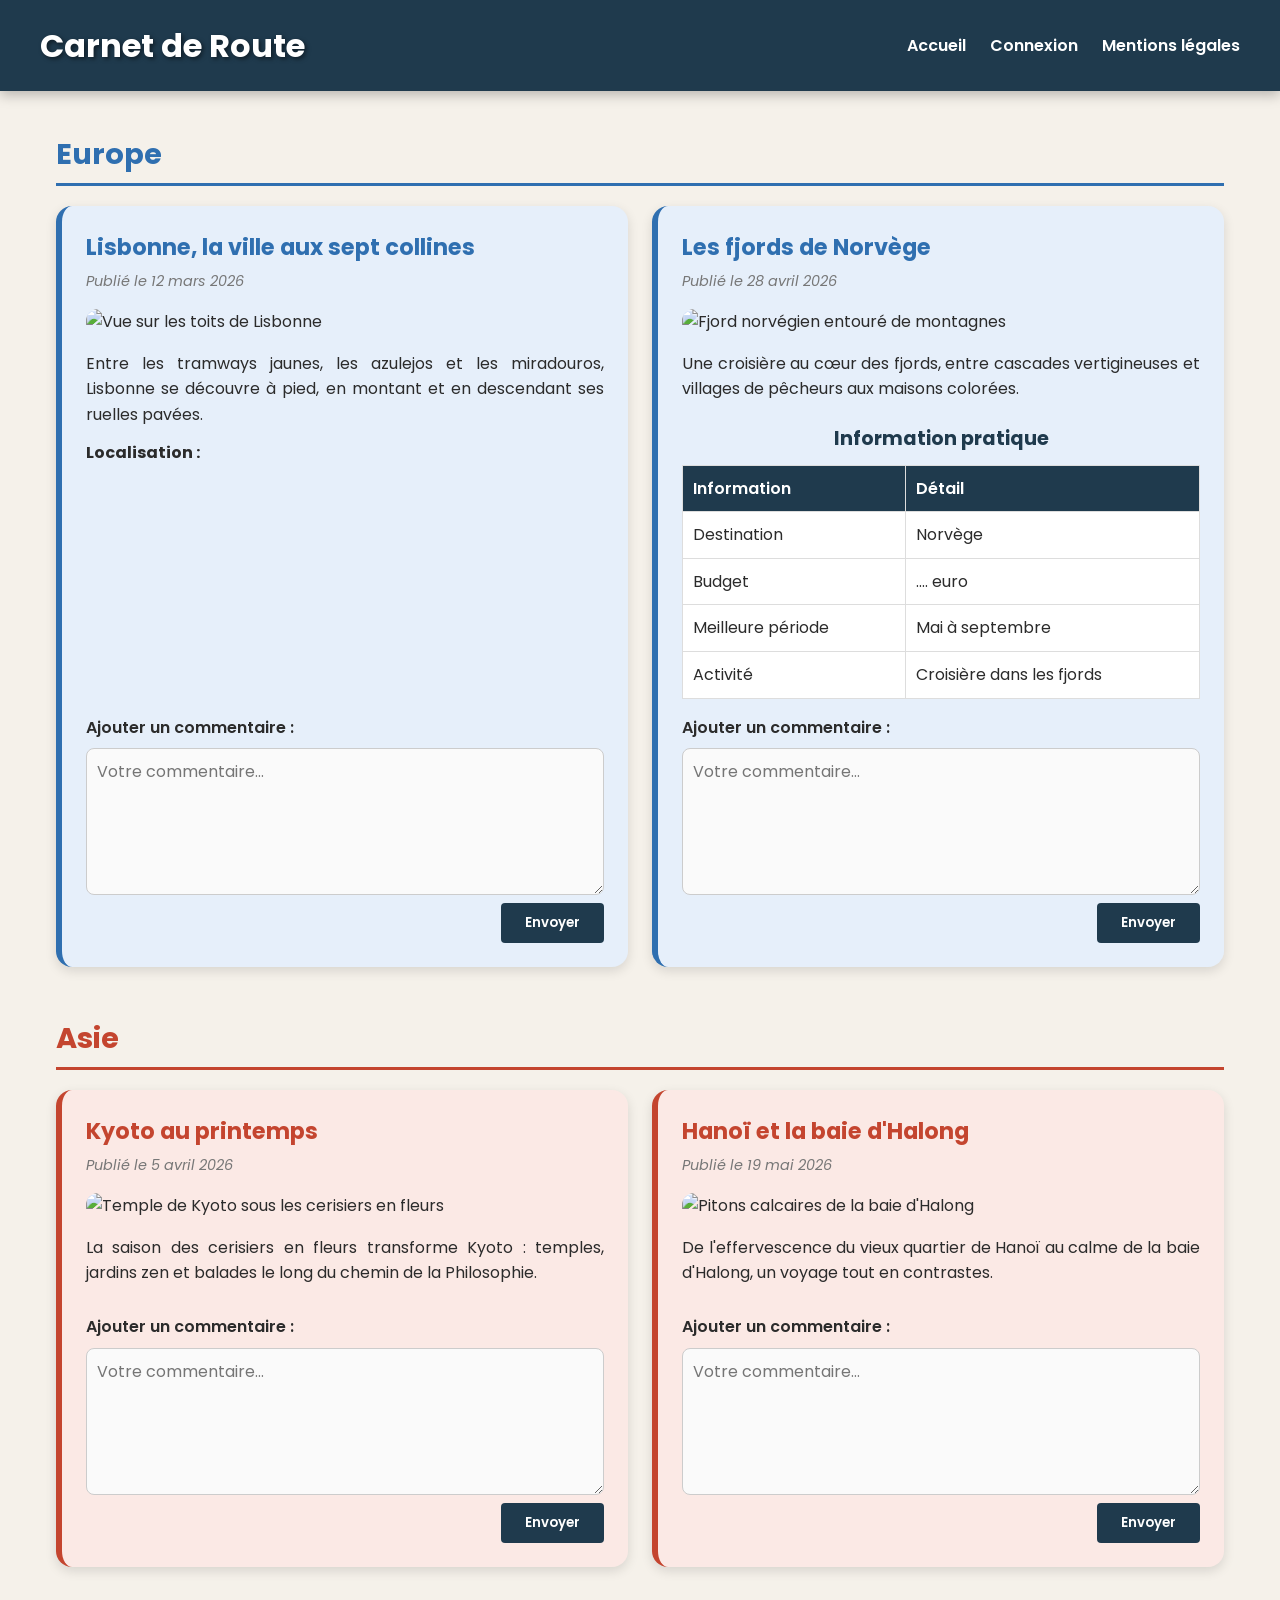
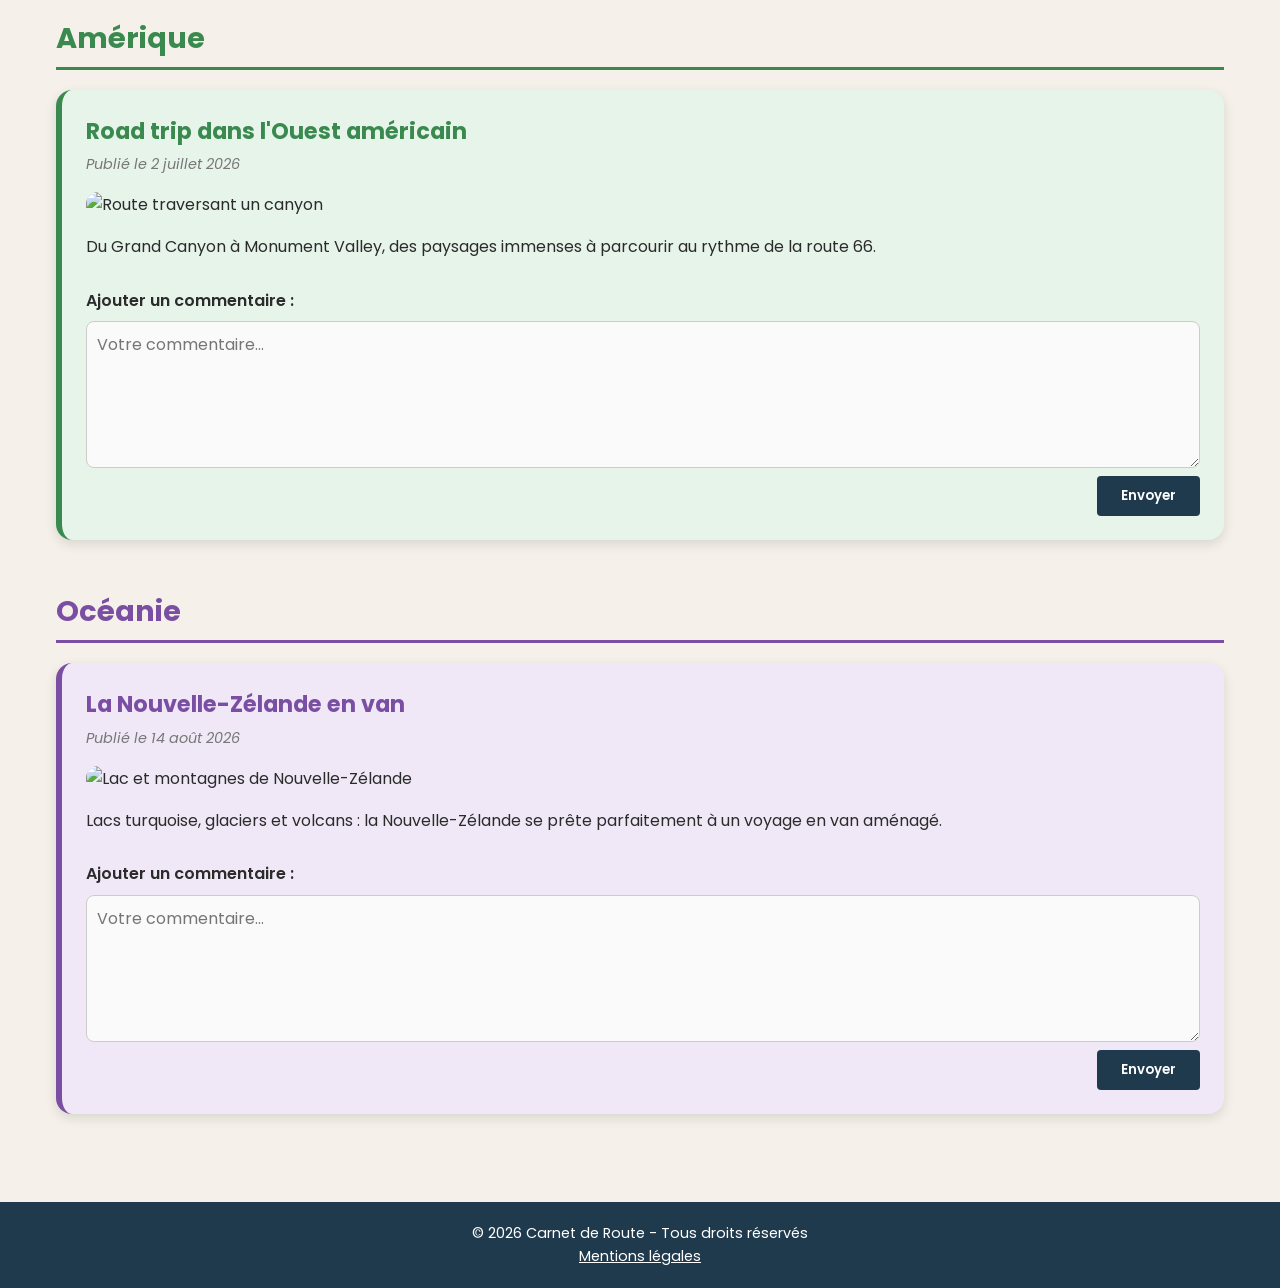
==== index.html @ 6f3ffbc7 "init" ====
<!DOCTYPE html>
<html lang="fr">
    <head>
        <meta charset="UTF-8">
        <meta name="viewport" content="width=device-width, initial-scale=1.0">
        <title>Accueil - Carnet de Route</title>
        <link rel="stylesheet" href="https://fonts.googleapis.com/css2?family=Poppins:wght@400;600;700&display=swap">
        <link rel="stylesheet" href="css/style.css">
    </head>
    <body>
        <header>
            <h1><a href="index.html">Carnet de Route</a></h1>
            <nav>
                <ul>
                    <li><a href="index.html">Accueil</a></li>
                    <li><a href="login.html">Connexion</a></li>
                    <li><a href="about.html">Mentions légales</a></li>
                </ul>
            </nav>
        </header>

        <main class="accueil">
            <section class="europe">
                <h2>Europe</h2>
                <div class="articles">
                    <article>
                        <h3>Lisbonne, la ville aux sept collines</h3>
                        <p class="date">Publié le 12 mars 2026</p>
                        <img src="https://picsum.photos/seed/lisbonne/800/450" alt="Vue sur les toits de Lisbonne">
                        <p>Entre les tramways jaunes, les azulejos et les miradouros, Lisbonne se découvre à pied, en montant et en descendant ses ruelles pavées.</p>
                        <h4>Localisation :</h4>
                        <iframe
                            src="https://maps.google.com/maps?q=Lisbonne%2C%20Portugal&output=embed"
                            title="Carte de Lisbonne"
                            width="100%"
                            height="200">
                        </iframe>
                        <form class="commentaire" action="index.html" method="get">
                            <label for="commentaire-lisbonne">Ajouter un commentaire :</label>
                            <textarea id="commentaire-lisbonne" name="commentaire" rows="5" placeholder="Votre commentaire..."></textarea>
                            <button type="submit">Envoyer</button>
                        </form>
                    </article>
                    <article>
                        <h3>Les fjords de Norvège</h3>
                        <p class="date">Publié le 28 avril 2026</p>
                        <img src="https://picsum.photos/seed/fjord/800/450" alt="Fjord norvégien entouré de montagnes">
                        <p>Une croisière au cœur des fjords, entre cascades vertigineuses et villages de pêcheurs aux maisons colorées.</p>
                        <table>
                            <caption>Information pratique</caption>
                            <thead>
                                <tr>
                                    <th>Information</th>
                                    <th>Détail</th>
                                </tr>
                            </thead>
                            <tbody>
                                <tr>
                                    <td>Destination</td>
                                    <td>Norvège</td>
                                </tr>
                                <tr>
                                    <td>Budget</td>
                                    <td>.... euro</td>
                                </tr>
                                <tr>
                                    <td>Meilleure période</td>
                                    <td>Mai à septembre</td>
                                </tr>
                                <tr>
                                    <td>Activité</td>
                                    <td>Croisière dans les fjords</td>
                                </tr>
                            </tbody>
                        </table>
                        <form class="commentaire" action="index.html" method="get">
                            <label for="commentaire-norvege">Ajouter un commentaire :</label>
                            <textarea id="commentaire-norvege" name="commentaire" rows="5" placeholder="Votre commentaire..."></textarea>
                            <button type="submit">Envoyer</button>
                        </form>
                    </article>
                </div>
            </section>

            <section class="asie">
                <h2>Asie</h2>
                <div class="articles">
                    <article>
                        <h3>Kyoto au printemps</h3>
                        <p class="date">Publié le 5 avril 2026</p>
                        <img src="https://picsum.photos/seed/kyoto/800/450" alt="Temple de Kyoto sous les cerisiers en fleurs">
                        <p>La saison des cerisiers en fleurs transforme Kyoto : temples, jardins zen et balades le long du chemin de la Philosophie.</p>
                        <form class="commentaire" action="index.html" method="get">
                            <label for="commentaire-kyoto">Ajouter un commentaire :</label>
                            <textarea id="commentaire-kyoto" name="commentaire" rows="5" placeholder="Votre commentaire..."></textarea>
                            <button type="submit">Envoyer</button>
                        </form>
                    </article>
                    <article>
                        <h3>Hanoï et la baie d'Halong</h3>
                        <p class="date">Publié le 19 mai 2026</p>
                        <img src="https://picsum.photos/seed/halong/800/450" alt="Pitons calcaires de la baie d'Halong">
                        <p>De l'effervescence du vieux quartier de Hanoï au calme de la baie d'Halong, un voyage tout en contrastes.</p>
                        <form class="commentaire" action="index.html" method="get">
                            <label for="commentaire-halong">Ajouter un commentaire :</label>
                            <textarea id="commentaire-halong" name="commentaire" rows="5" placeholder="Votre commentaire..."></textarea>
                            <button type="submit">Envoyer</button>
                        </form>
                    </article>
                </div>
            </section>

            <section class="amerique">
                <h2>Amérique</h2>
                <div class="articles">
                    <article>
                        <h3>Road trip dans l'Ouest américain</h3>
                        <p class="date">Publié le 2 juillet 2026</p>
                        <img src="https://picsum.photos/seed/canyon/800/450" alt="Route traversant un canyon">
                        <p>Du Grand Canyon à Monument Valley, des paysages immenses à parcourir au rythme de la route 66.</p>
                        <form class="commentaire" action="index.html" method="get">
                            <label for="commentaire-ouest">Ajouter un commentaire :</label>
                            <textarea id="commentaire-ouest" name="commentaire" rows="5" placeholder="Votre commentaire..."></textarea>
                            <button type="submit">Envoyer</button>
                        </form>
                    </article>
                </div>
            </section>

            <section class="oceanie">
                <h2>Océanie</h2>
                <div class="articles">
                    <article>
                        <h3>La Nouvelle-Zélande en van</h3>
                        <p class="date">Publié le 14 août 2026</p>
                        <img src="https://picsum.photos/seed/zelande/800/450" alt="Lac et montagnes de Nouvelle-Zélande">
                        <p>Lacs turquoise, glaciers et volcans : la Nouvelle-Zélande se prête parfaitement à un voyage en van aménagé.</p>
                        <form class="commentaire" action="index.html" method="get">
                            <label for="commentaire-zelande">Ajouter un commentaire :</label>
                            <textarea id="commentaire-zelande" name="commentaire" rows="5" placeholder="Votre commentaire..."></textarea>
                            <button type="submit">Envoyer</button>
                        </form>
                    </article>
                </div>
            </section>
        </main>

        <footer>
            <p>&copy; 2026 Carnet de Route - Tous droits réservés</p>
            <p><a href="about.html">Mentions légales</a></p>
        </footer>
    </body>
</html>
---- css/style.css ----
*, *:after, *:before {margin: 0;padding: 0;box-sizing: border-box}

:root {
    --couleur-fond: #f5f1ea;
    --couleur-texte: #2b2b2b;
    --couleur-principale: #1f3a4d;
    --couleur-accent: #e9a23b;
    --europe: #2f6fb0;
    --europe-clair: #e6effa;
    --asie: #c4452f;
    --asie-clair: #fbe9e5;
    --amerique: #3a8a4f;
    --amerique-clair: #e7f4ea;
    --oceanie: #7a4fa3;
    --oceanie-clair: #f0e8f7;
}

body {
    font-family: "Poppins", Arial, sans-serif;
    background-color: var(--couleur-fond);
    color: var(--couleur-texte);
    line-height: 1.6;
    display: flex;
    flex-direction: column;
    min-height: 100vh;
}

a {
    color: inherit;
}

/* ---------- En-tête ---------- */

header {
    background-color: var(--couleur-principale);
    color: #fff;
    padding: 20px 40px;
    display: flex;
    flex-wrap: wrap;
    justify-content: space-between;
    align-items: center;
    gap: 16px;
    position: relative;
    z-index: 1;
    box-shadow: 0 4px 12px rgba(0, 0, 0, 0.25);
}

/* 7. Ombre sur le titre principal */
header h1 {
    text-shadow: 2px 2px 4px rgba(0, 0, 0, 0.5);
}

header h1 a {
    text-decoration: none;
}

header h1 a:hover {
    color: var(--couleur-accent);
}

nav ul {
    list-style: none;
    display: flex;
    gap: 24px;
}

nav a {
    text-decoration: none;
    font-weight: 600;
}

nav a:hover {
    color: var(--couleur-accent);
}

/* ---------- Contenu ---------- */

main {
    max-width: 900px;
    margin: 0 auto;
    padding: 40px 16px;
    flex: 1;
}

section {
    margin-bottom: 48px;
}

section h2 {
    font-size: 1.8rem;
    margin-bottom: 20px;
    padding-bottom: 6px;
    border-bottom: 3px solid;
}

article {
    background-color: #fff;
    border-left: 6px solid;
    border-radius: 16px;
    padding: 24px;
    margin-bottom: 24px;
    box-shadow: 0 4px 12px rgba(0, 0, 0, 0.12);
}

article h3 {
    font-size: 1.4rem;
    margin-bottom: 4px;
}

article .date {
    font-size: 0.9rem;
    font-style: italic;
    color: #777;
    margin-bottom: 16px;
}

article img {
    display: block;
    width: 100%;
    max-width: 100%;
    height: auto;
    max-height: 350px;
    object-fit: cover;
    border-radius: 12px;
    margin-bottom: 16px;
}

article p {
    text-align: justify;
    margin-bottom: 12px;
}

iframe {
    border: 0;
}

/* ---------- Page d'accueil en FlexBox (index.html) ---------- */

.accueil {
    max-width: 1200px;
    display: flex;
    flex-direction: column;
}

.articles {
    display: flex;
    flex-wrap: wrap;
    gap: 24px;
}

.articles article {
    flex: 1 1 400px;
    display: flex;
    flex-direction: column;
    margin-bottom: 0;
}

/* ---------- Commentaires (index.html) ---------- */

.commentaire {
    max-width: none;
    margin: auto 0 0;
    padding: 16px 0 0;
    background-color: transparent;
    border-radius: 0;
    box-shadow: none;
    gap: 8px;
}

.commentaire label {
    font-weight: 600;
}

textarea {
    font-family: inherit;
    font-size: 1rem;
    padding: 10px;
    border: 1px solid #ccc;
    border-radius: 8px;
    width: 100%;
    min-height: 120px;
    background-color: #fafafa;
    resize: vertical;
}

.commentaire button {
    align-self: flex-end;
    padding: 10px 24px;
}

/* ---------- Couleurs par thème ---------- */

.europe h2,
.europe h3 {
    color: var(--europe);
}

.europe article {
    border-color: var(--europe);
    background-color: var(--europe-clair);
}

.asie h2,
.asie h3 {
    color: var(--asie);
}

.asie article {
    border-color: var(--asie);
    background-color: var(--asie-clair);
}

.amerique h2,
.amerique h3 {
    color: var(--amerique);
}

.amerique article {
    border-color: var(--amerique);
    background-color: var(--amerique-clair);
}

.oceanie h2,
.oceanie h3 {
    color: var(--oceanie);
}

.oceanie article {
    border-color: var(--oceanie);
    background-color: var(--oceanie-clair);
}

/* ---------- Mentions légales (about.html) ---------- */

.legal h2 {
    color: var(--couleur-principale);
}

.legal section {
    margin-bottom: 28px;
}

.legal h3 {
    color: var(--couleur-principale);
    margin-bottom: 8px;
}

.legal p {
    text-align: justify;
    margin-bottom: 8px;
}

.legal ul {
    padding-left: 24px;
}

/* ---------- Formulaire (login.html) ---------- */

form {
    max-width: 400px;
    margin: 0 auto;
    background-color: #fff;
    padding: 32px;
    border-radius: 6px;
    box-shadow: 0 2px 8px rgba(0, 0, 0, 0.08);
    display: flex;
    flex-direction: column;
    gap: 12px;
}

input {
    font-family: inherit;
    padding: 10px;
    border: 1px solid #ccc;
    border-radius: 4px;
    width: 100%;
    background-color: #fafafa;
}

form h2 {
    text-align: center;
}

.input-container {
    position: relative;
    width: 100%;
}

.input-container img {
    position: absolute;
    left: 10px;
    top: 10px;
    width: 20px;
    height: 20px;
}

.input-container input {
    width: 100%;
    padding-left: 40px;
}   

.checkbox-container {
    display: flex;
    align-items: center;
    gap: 5px;
}

.checkbox-container input{
    width: auto;
    accent-color: var(--couleur-principale);
}

button {
    font-family: inherit;
    font-weight: 600;
    padding: 10px;
    border: none;
    border-radius: 4px;
    background-color: var(--couleur-principale);
    color: #fff;
    cursor: pointer;
}

button:hover {
    background-color: var(--couleur-accent);
}

/* ---------- Pied de page ---------- */

footer {
    background-color: var(--couleur-principale);
    color: #fff;
    text-align: center;
    padding: 20px;
    font-size: 0.9rem;
}

/* ---------- Tableau  ---------- */

table {
    width: 100%;
    border-collapse: collapse;
    background-color: #fff;
}

caption {
    font-size: 1.2rem;
    font-weight: 700;
    color: var(--couleur-principale);
    padding: 10px;
}

th, td {
    border: 1px solid #ddd;
    padding: 10px;
    text-align: left;
}

th {
    background-color: var(--couleur-principale);
    color: #fff;
    font-weight: 600;
}
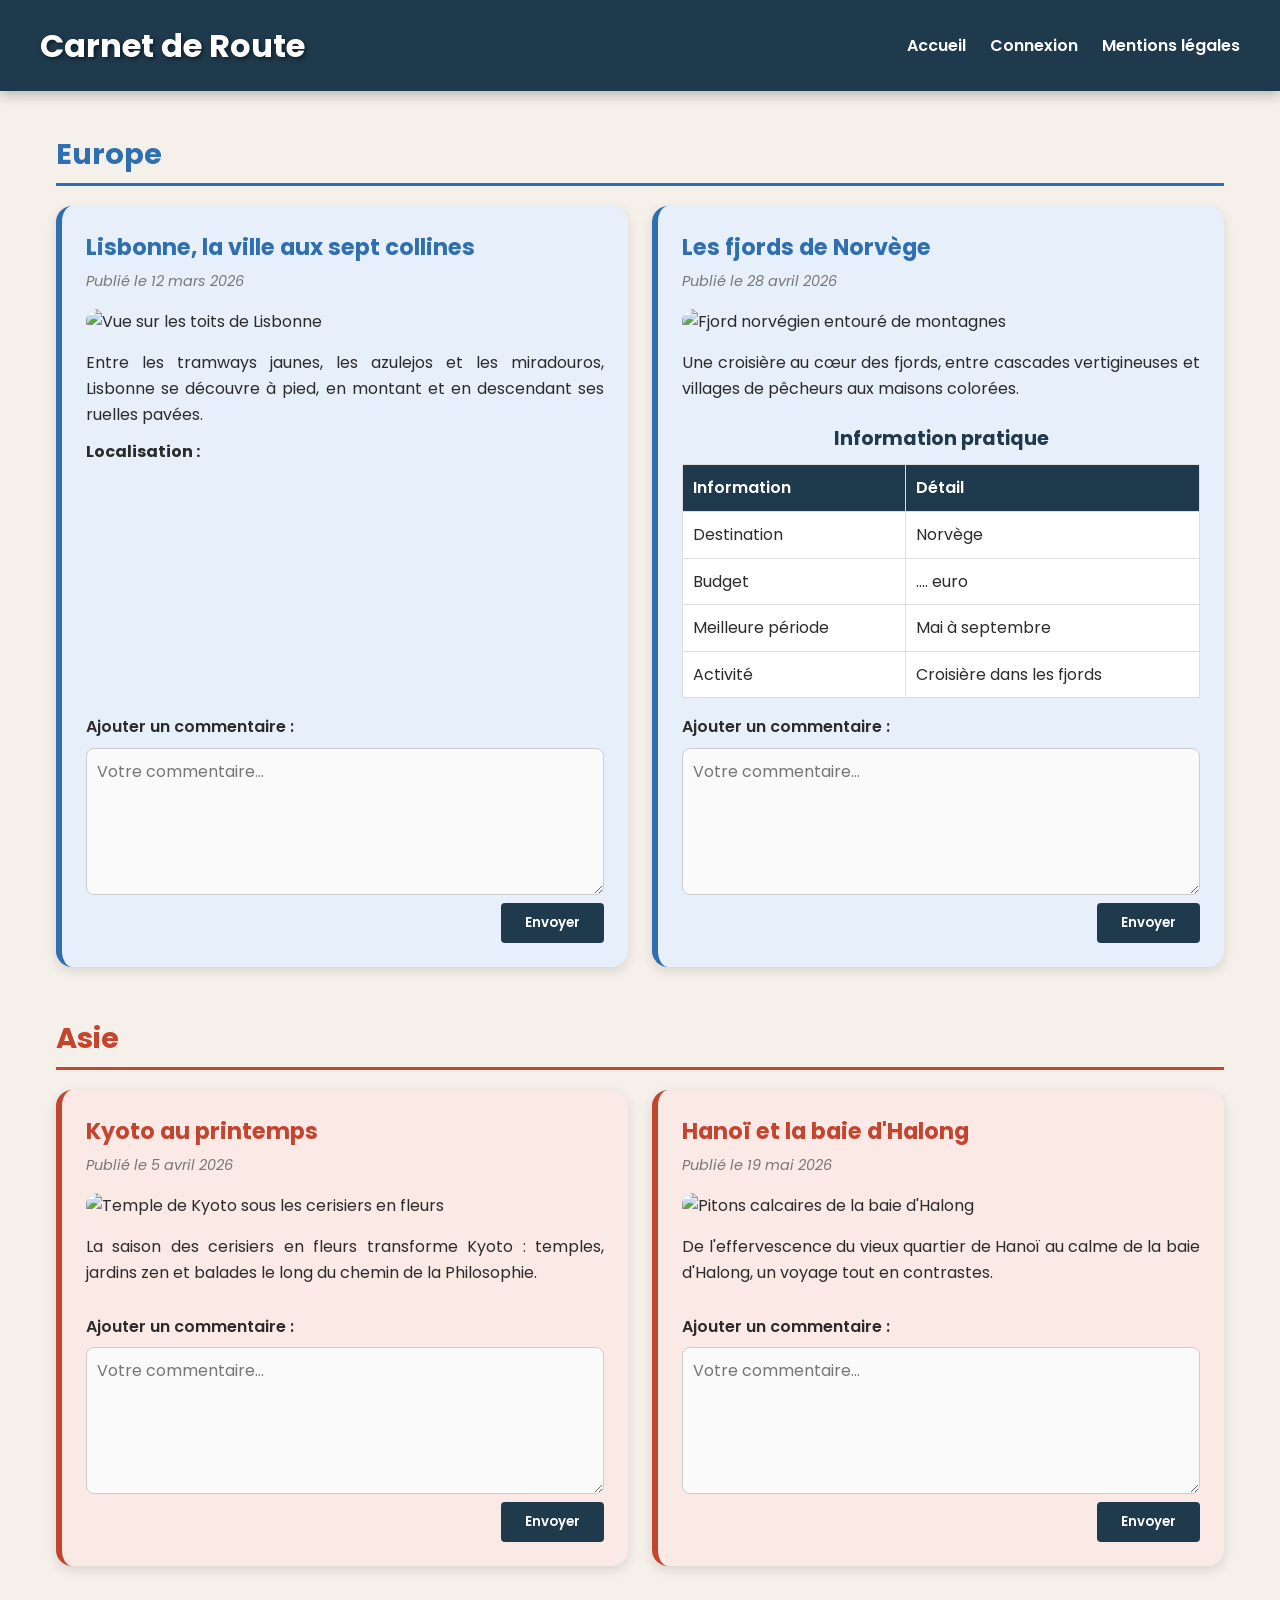
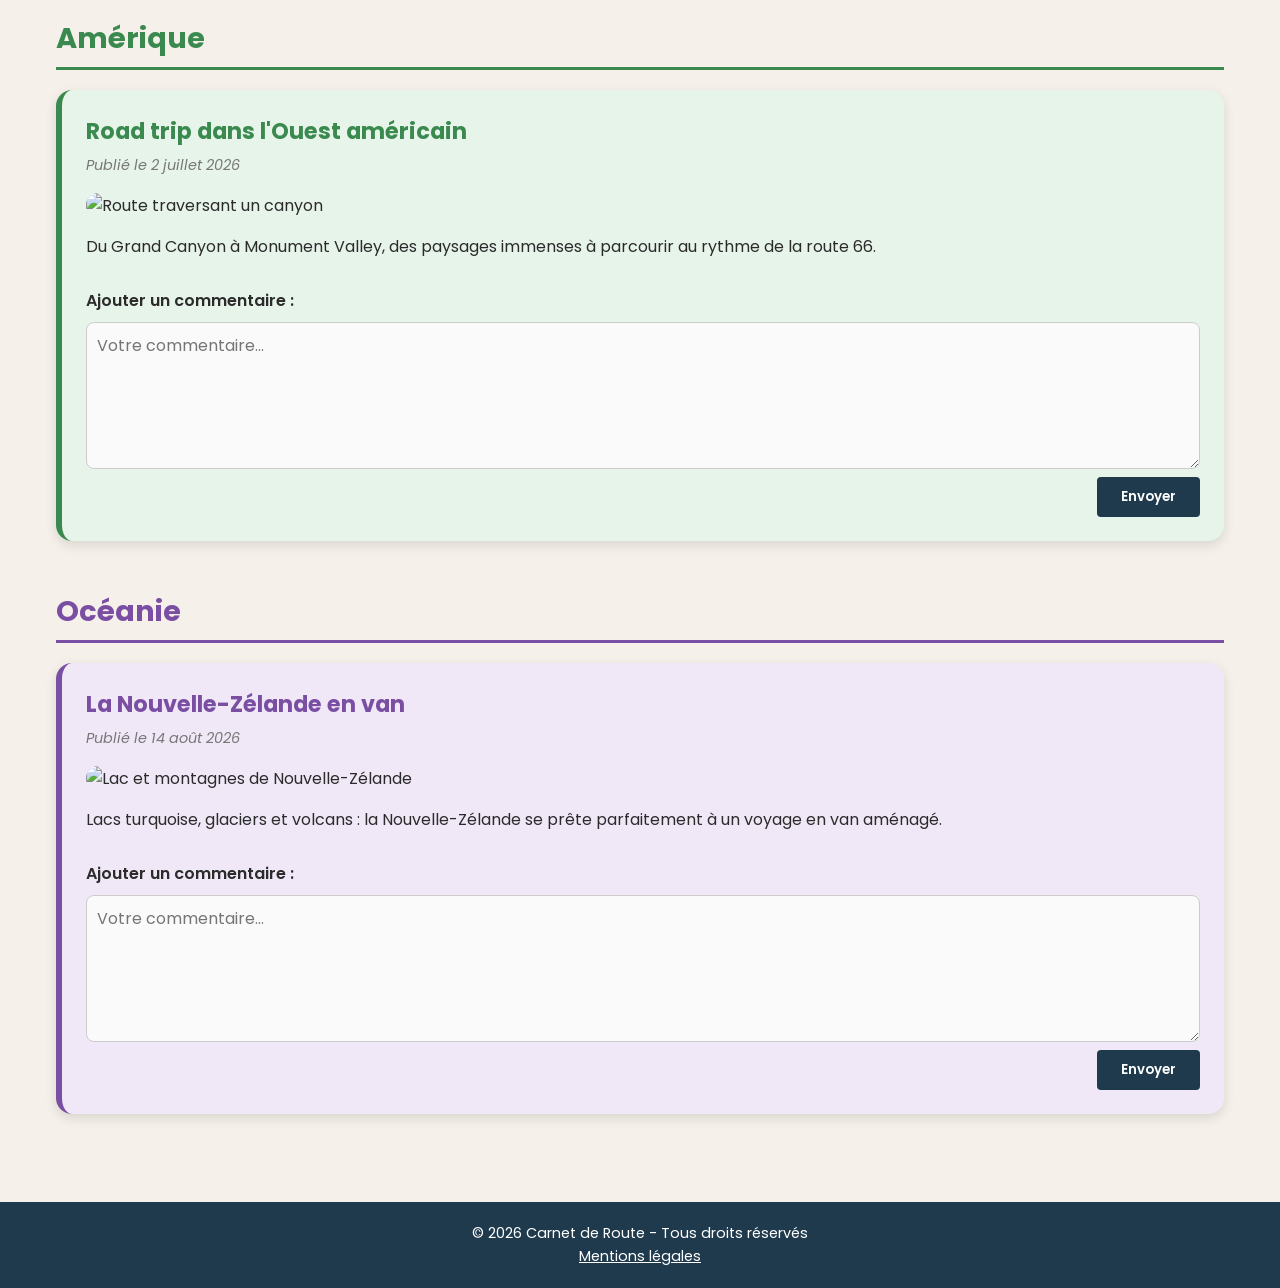
==== commit 00125c4d: "Add 3D tilt effect for article cards on hover - Implement CSS styles for a floating card effect in s" ====
--- a/index.html
+++ b/index.html
@@ -149,5 +149,6 @@
             <p>&copy; 2026 Carnet de Route - Tous droits réservés</p>
             <p><a href="about.html">Mentions légales</a></p>
         </footer>
+        <script src="js/tilt.js"></script>
     </body>
 </html>
--- a/css/style.css
+++ b/css/style.css
@@ -155,6 +155,35 @@
     margin-bottom: 0;
 }
 
+/* Effet "carte qui flotte" au survol */
+.articles {
+    perspective: 1000px;
+}
+
+.articles article {
+    --rx: 0deg;
+    --ry: 0deg;
+    transition: transform 0.4s ease, box-shadow 0.4s ease;
+    transform-style: preserve-3d;
+    will-change: transform;
+}
+
+/* Soulèvement au survol ; l'inclinaison (--rx / --ry) est calculée par js/tilt.js */
+.articles article:hover {
+    transform: translateY(-12px) rotateX(var(--rx)) rotateY(var(--ry));
+    box-shadow: 0 24px 32px -8px rgba(0, 0, 0, 0.25), 0 12px 12px -6px rgba(0, 0, 0, 0.15);
+}
+
+@media (prefers-reduced-motion: reduce) {
+    .articles article {
+        transition: none;
+    }
+
+    .articles article:hover {
+        transform: none;
+    }
+}
+
 /* ---------- Commentaires (index.html) ---------- */
 
 .commentaire {
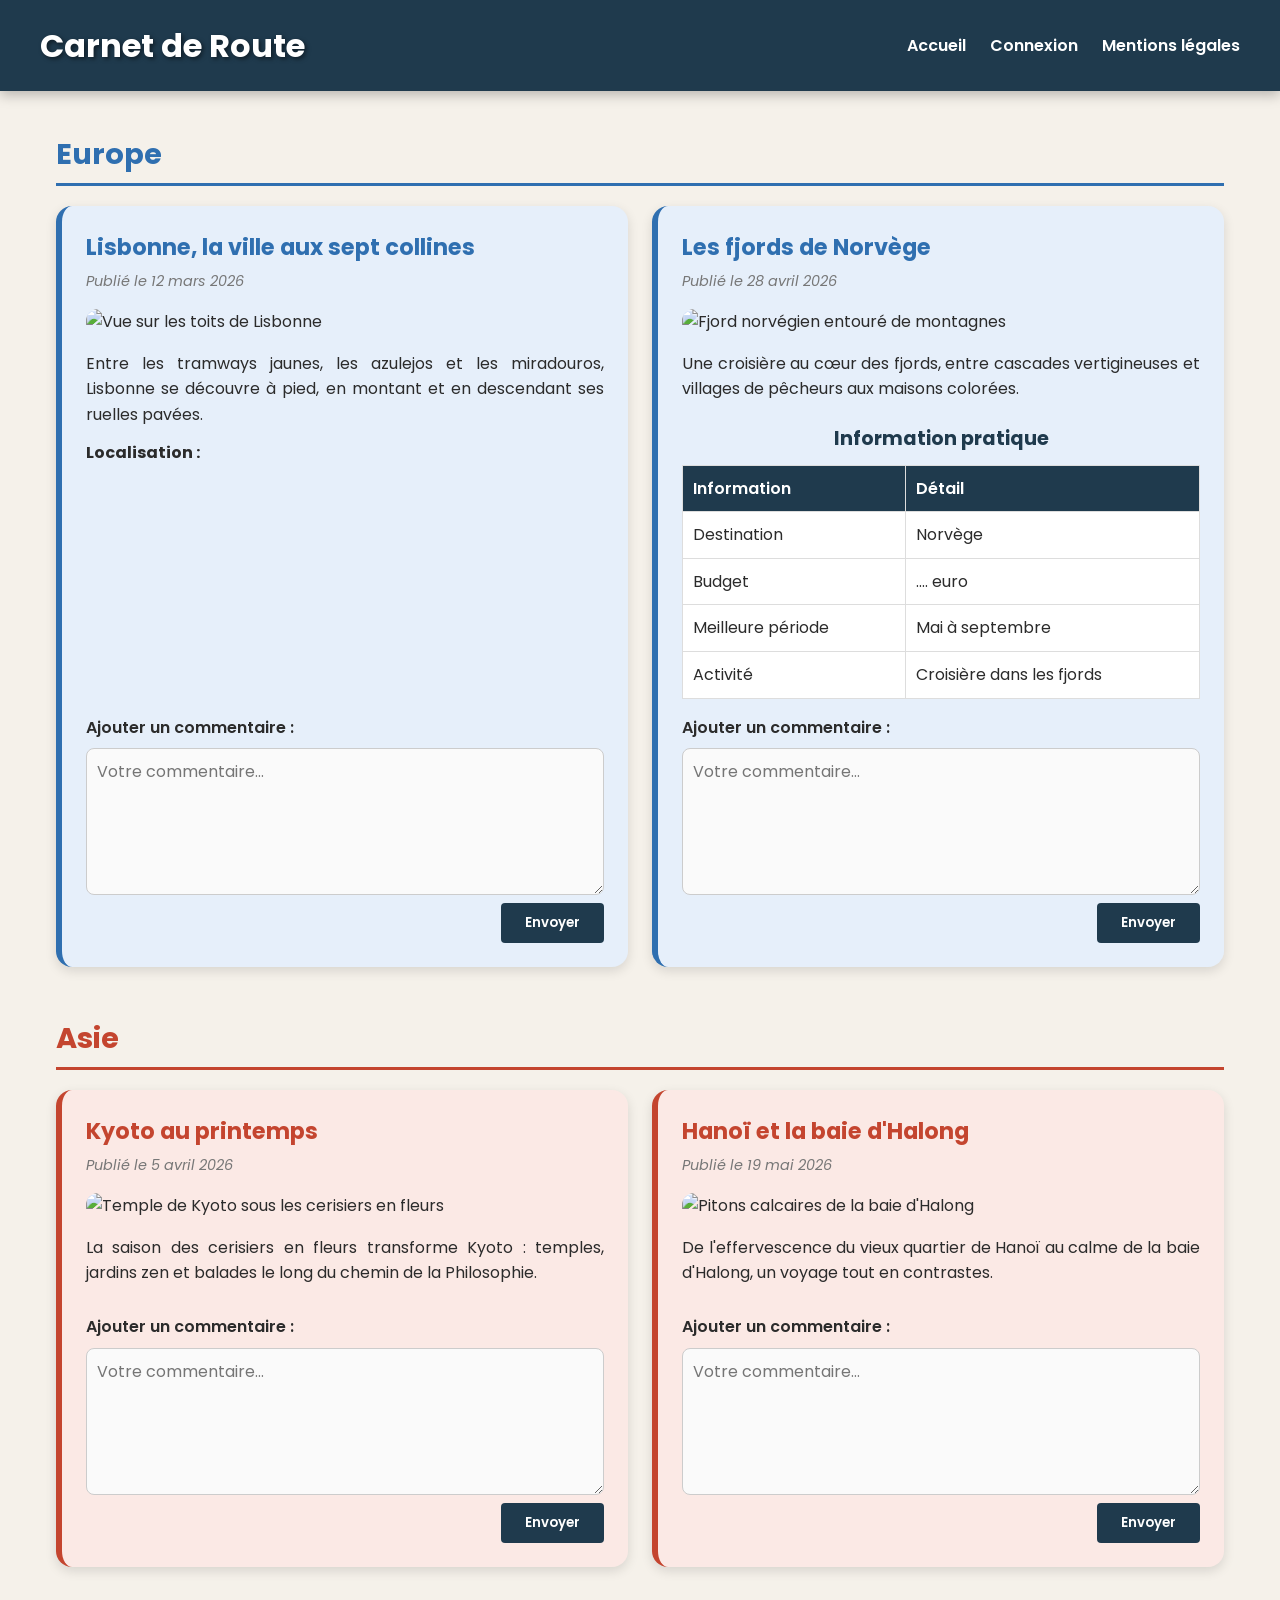
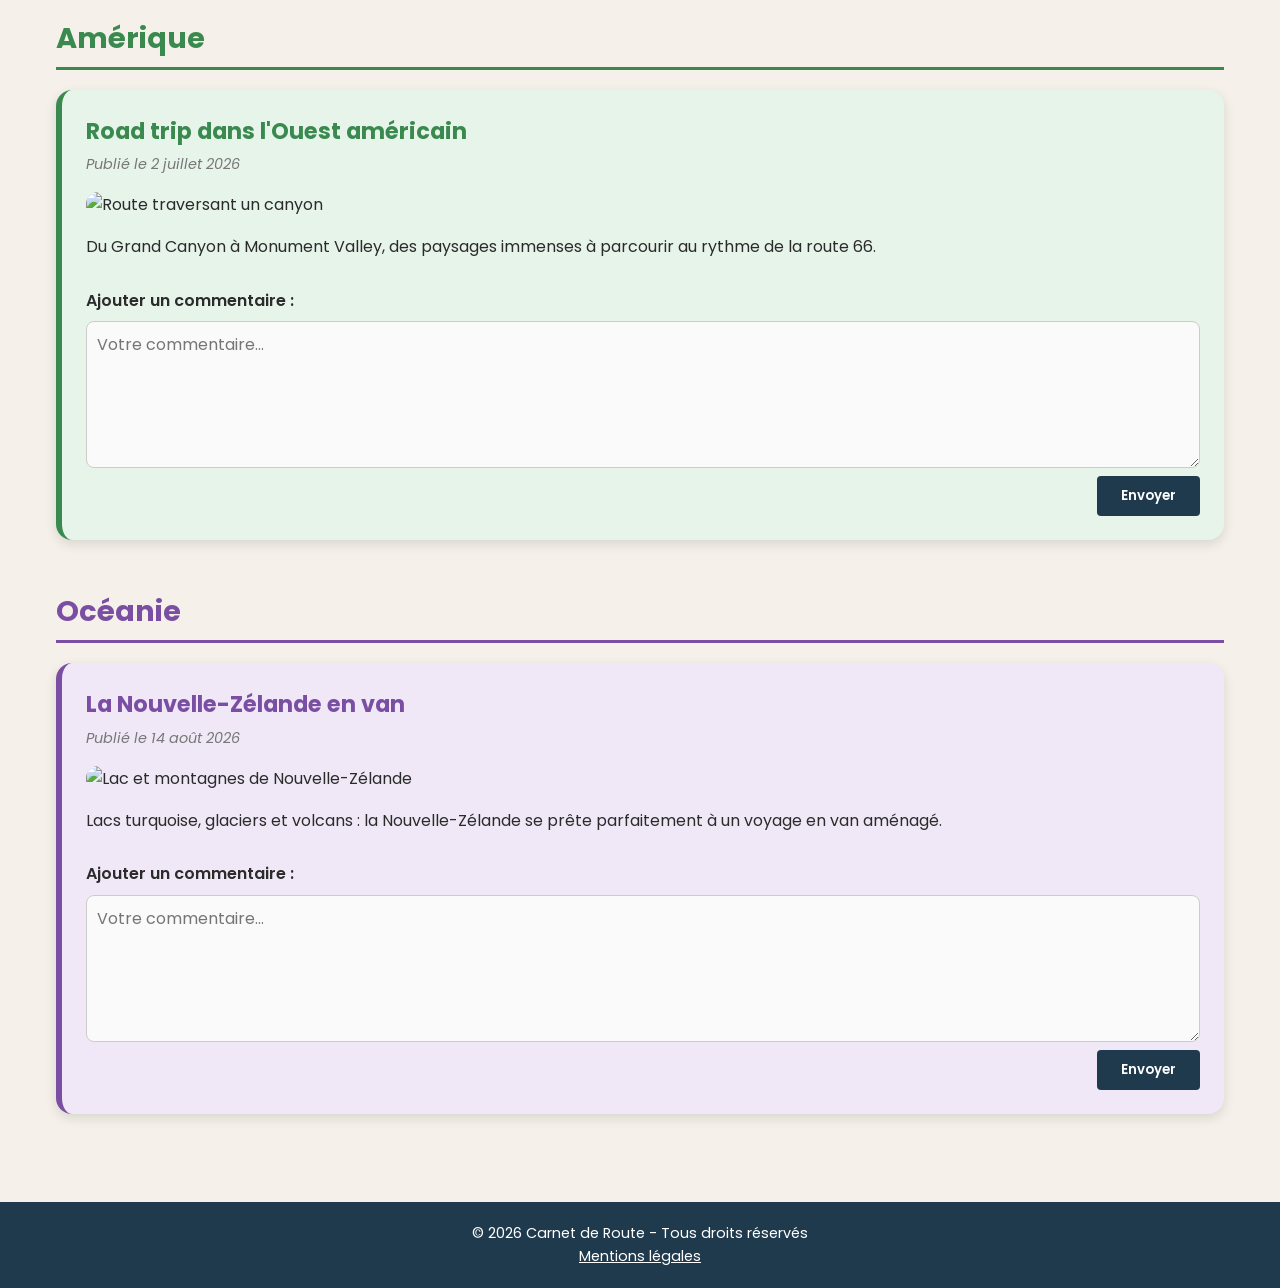
==== commit 1e832ac0: "Remove 3D tilt effect script and enhance hover animation for article cards" ====
--- a/index.html
+++ b/index.html
@@ -6,6 +6,7 @@
         <title>Accueil - Carnet de Route</title>
         <link rel="stylesheet" href="https://fonts.googleapis.com/css2?family=Poppins:wght@400;600;700&display=swap">
         <link rel="stylesheet" href="css/style.css">
+        <link rel="stylesheet" href="css/custom_L221.css">
     </head>
     <body>
         <header>
@@ -149,6 +150,5 @@
             <p>&copy; 2026 Carnet de Route - Tous droits réservés</p>
             <p><a href="about.html">Mentions légales</a></p>
         </footer>
-        <script src="js/tilt.js"></script>
     </body>
 </html>
--- a/css/style.css
+++ b/css/style.css
@@ -155,35 +155,6 @@
     margin-bottom: 0;
 }
 
-/* Effet "carte qui flotte" au survol */
-.articles {
-    perspective: 1000px;
-}
-
-.articles article {
-    --rx: 0deg;
-    --ry: 0deg;
-    transition: transform 0.4s ease, box-shadow 0.4s ease;
-    transform-style: preserve-3d;
-    will-change: transform;
-}
-
-/* Soulèvement au survol ; l'inclinaison (--rx / --ry) est calculée par js/tilt.js */
-.articles article:hover {
-    transform: translateY(-12px) rotateX(var(--rx)) rotateY(var(--ry));
-    box-shadow: 0 24px 32px -8px rgba(0, 0, 0, 0.25), 0 12px 12px -6px rgba(0, 0, 0, 0.15);
-}
-
-@media (prefers-reduced-motion: reduce) {
-    .articles article {
-        transition: none;
-    }
-
-    .articles article:hover {
-        transform: none;
-    }
-}
-
 /* ---------- Commentaires (index.html) ---------- */
 
 .commentaire {
@@ -390,5 +361,3 @@
     color: #fff;
     font-weight: 600;
 }
-
-
--- a/css/custom_L221.css
+++ b/css/custom_L221.css
@@ -0,0 +1,114 @@
+/* Zoom des images au survol */
+article img {
+    transition-property: transform;
+    transition-duration: 0.5s;
+    transition-timing-function: ease;
+}
+
+article img:hover {
+    transform: scaleX(1.04) scaleY(1.04);
+}
+
+/*Déplacement des liens du menu */
+nav a {
+    display: inline-block;
+    transition-property: transform;
+    transition-duration: 0.3s;
+    transition-timing-function: ease;
+}
+
+nav a:hover {
+    transform: translateY(-4px);
+}
+
+header h1 {
+    transition-property: transform;
+    transition-duration: 0.3s;
+    transition-timing-function: ease;
+}
+
+header h1:hover {
+    transform: translateY(-4px);
+}
+
+/*Déplacement des titres des continents */
+section h2 {
+    transition-property: transform;
+    transition-duration: 0.3s;
+    transition-timing-function: ease;
+}
+
+section h2:hover {
+    transform: translateX(10px);
+}
+
+/*Agrandissement des boutons */
+button {
+    transition-property: transform;
+    transition-duration: 0.5s;
+    transition-timing-function: ease;
+}
+
+button:hover {
+    transform: scaleX(1.1) scaleY(1.1);
+}
+
+button:active {
+    transform: scaleX(0.9) scaleY(0.9);
+}
+
+/*Animation des zones de commentaire */
+textarea {
+    transition-property: transform;
+    transition-duration: 0.3s;
+    transition-timing-function: ease;
+}
+
+textarea:focus {
+    transform: scaleX(1.01) scaleY(1.01);
+}
+
+/* Effet "carte qui flotte" au survol */
+.articles article {
+    transition: transform 0.4s ease, box-shadow 0.4s ease;
+}
+
+/* 1. La carte se soulève (transition de 0.4s)
+   2. Une fois soulevée, elle oscille doucement en 3D (animation lancée après 0.4s) */
+.articles article:hover {
+    transform: perspective(1000px) translateY(-12px);
+    box-shadow: 0 24px 32px -8px rgba(0, 0, 0, 0.25), 0 12px 12px -6px rgba(0, 0, 0, 0.15);
+    animation-name: carte-flotte-3d;
+    animation-delay: 0.4s;
+    animation-duration: 5s;
+    animation-iteration-count: infinite;
+    animation-timing-function: ease-in-out;
+}
+
+/* Petites rotations (2 à 3°) pour garder le texte lisible.
+   L'ombre se décale dans le sens inverse de l'inclinaison pour renforcer la profondeur. */
+@keyframes carte-flotte-3d {
+    0%, 50%, 100% {
+        transform: perspective(1000px) translateY(-12px) rotateX(0deg) rotateY(0deg);
+        box-shadow: 0 24px 32px -8px rgba(0, 0, 0, 0.25), 0 12px 12px -6px rgba(0, 0, 0, 0.15);
+    }
+    25% {
+        transform: perspective(1000px) translateY(-15px) rotateX(2deg) rotateY(-3deg);
+        box-shadow: -8px 28px 32px -8px rgba(0, 0, 0, 0.25), -4px 14px 12px -6px rgba(0, 0, 0, 0.15);
+    }
+    75% {
+        transform: perspective(1000px) translateY(-15px) rotateX(-2deg) rotateY(3deg);
+        box-shadow: 8px 28px 32px -8px rgba(0, 0, 0, 0.25), 4px 14px 12px -6px rgba(0, 0, 0, 0.15);
+    }
+}
+
+@media (prefers-reduced-motion: reduce) {
+    .articles article {
+        transition: none;
+    }
+
+    .articles article:hover {
+        transform: none;
+        animation: none;
+    }
+}
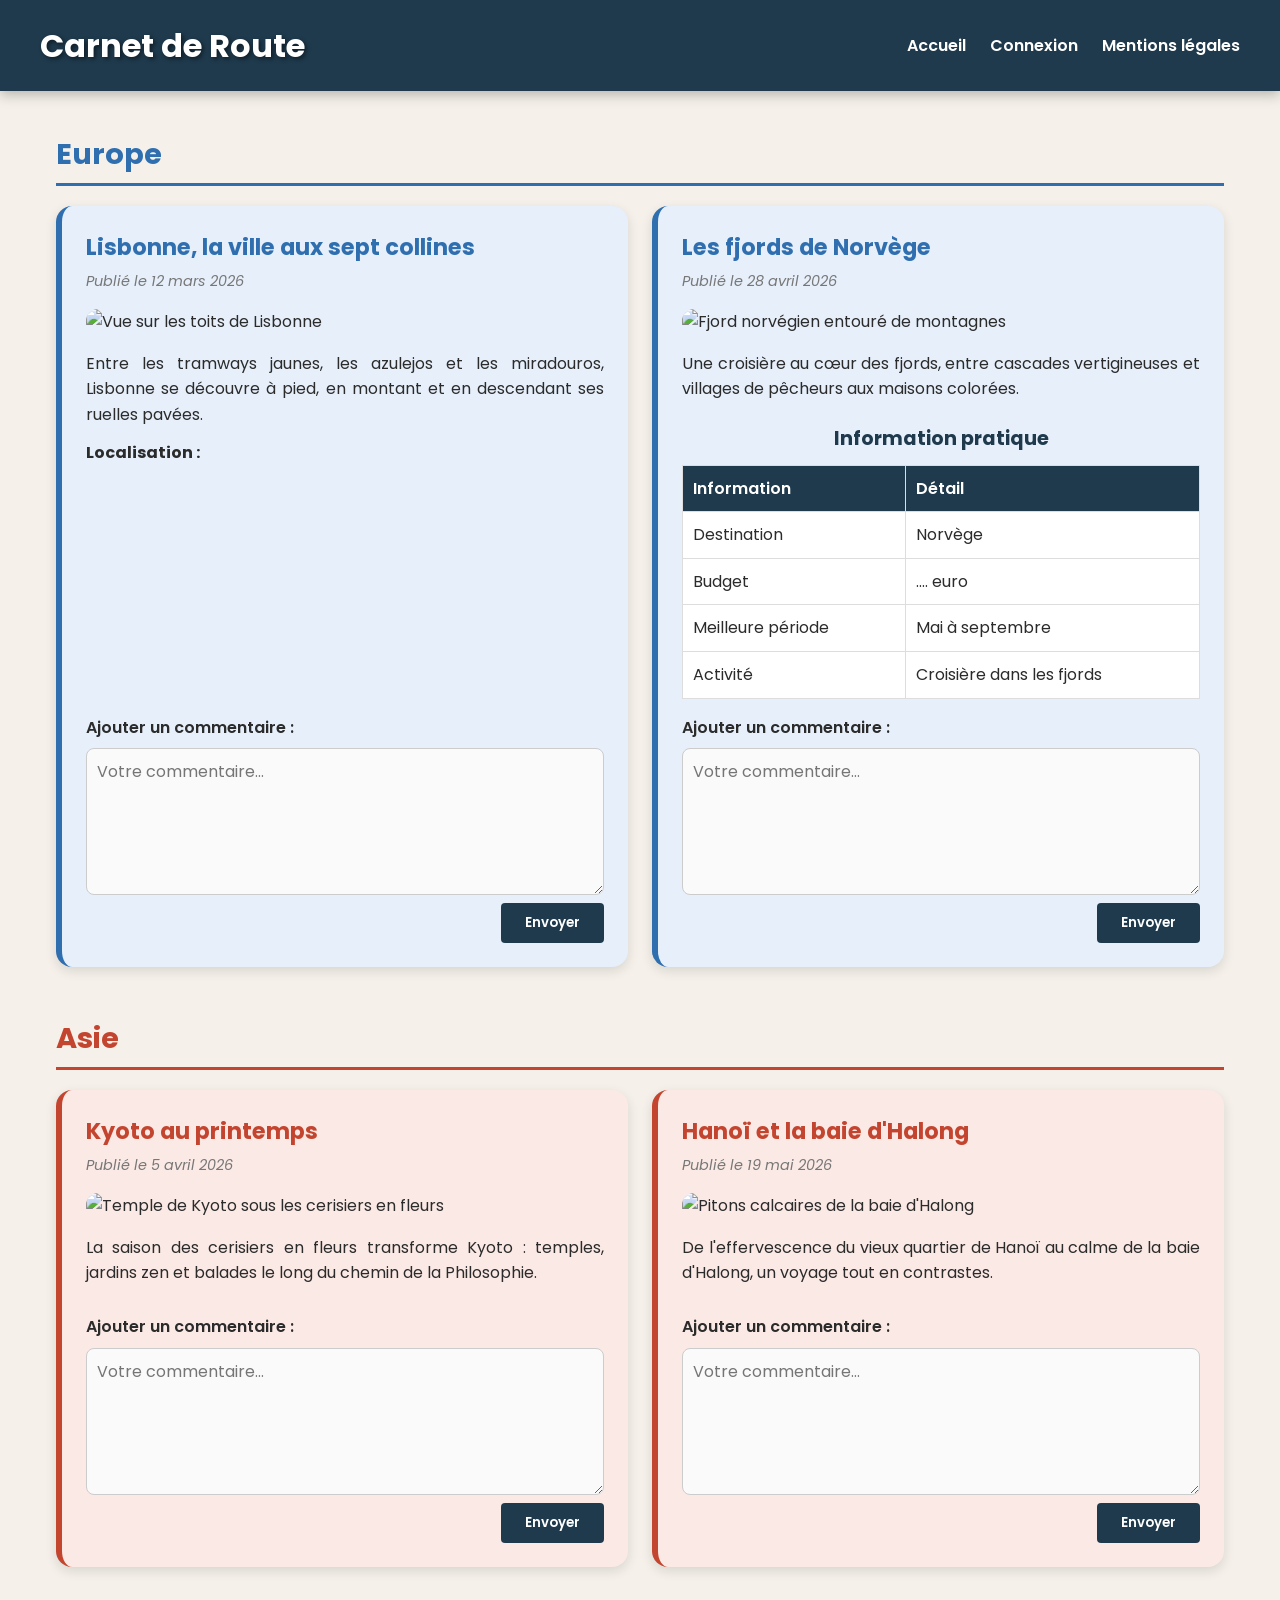
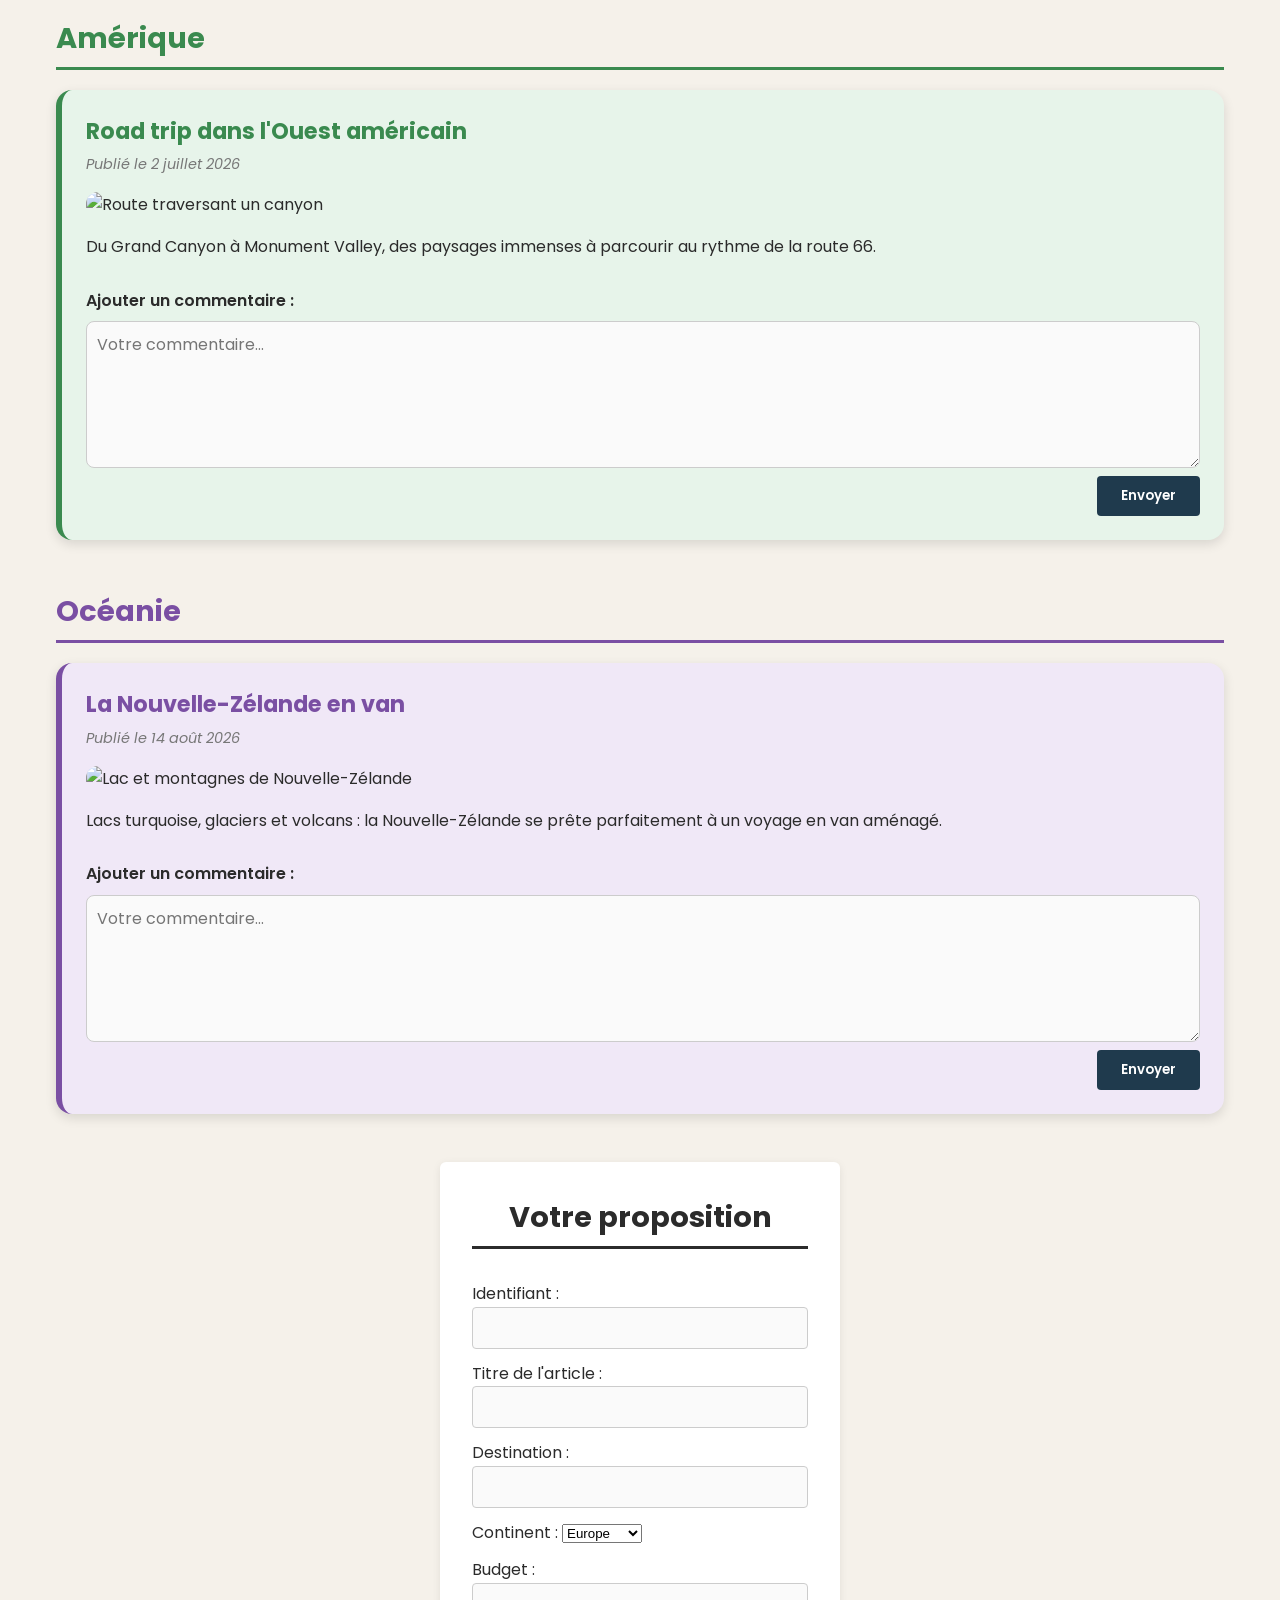
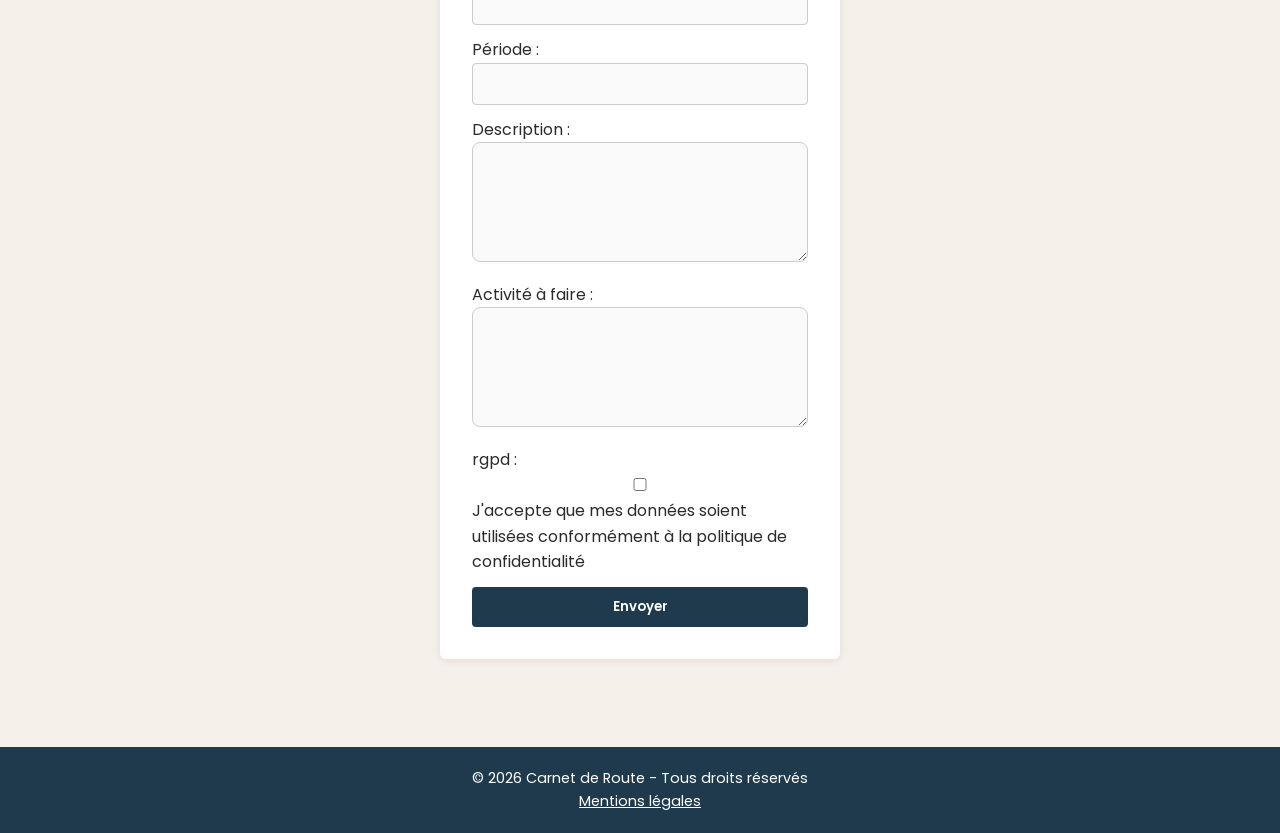
==== commit ee271619: "add form" ====
--- a/index.html
+++ b/index.html
@@ -144,6 +144,67 @@
                     </article>
                 </div>
             </section>
+
+            <section>
+                <form>
+                    <h2>Votre proposition</h2>
+                    
+                    <div class="input-container">
+                        <label for="identifiant">Identifiant :</label>
+                        <input type="text" id="identifiant" name="identifiant" required>
+                    </div>
+
+                    <div class="input-container">
+                        <label for="titre">Titre de l'article :</label>
+                        <input type="text" id="titre" name="titre" required>
+                    </div>
+                
+                    <div class="input-container">
+                        <label for="destination">Destination :</label>
+                        <input type="text" id="destination" name="destination" required>
+                    </div>
+
+                    <div class="input-container">
+                        <label for="continent">Continent :</label>
+                        <select id="continent" name="continent" required>
+                            <option value="europe">Europe</option>
+                            <option value="afrique">Afrique</option>
+                            <option value="asie">Asie</option>
+                            <option value="oceanie">Océanie</option>
+                            <option value="amerique">Amérique</option>
+                        </select>
+                    </div>
+                    
+                    <div class="input-container">
+                        <label for="budget">Budget :</label>
+                        <input type="text" id="budget" name="budget" required>
+                    </div>
+
+                    <div class="input-container">
+                        <label for="periode">Période :</label>
+                        <input type="text" id="periode" name="periode" required>
+                    </div>
+                    
+                    <div class="input-container">
+                        <label for="description">Description :</label>
+                        <textarea type="text" id="description" name="description" required></textarea>
+                    </div>
+
+                    <div class="input-container">
+                        <label for="activite">Activité à faire :</label>
+                        <textarea type="text" id="activite" name="activite" required></textarea>
+                    </div>
+
+                    <div class="input-container">
+                        <legend>rgpd :</legend>
+                        <input type="checkbox" id="rgpd" name="rgpd" required>
+                        <label for="rgpd">J'accepte que mes données soient utilisées conformément à la politique de confidentialité</label>
+                    </div>                
+
+                    <button type="submit">Envoyer</button>
+
+                </form>
+            </section>
         </main>
 
         <footer>
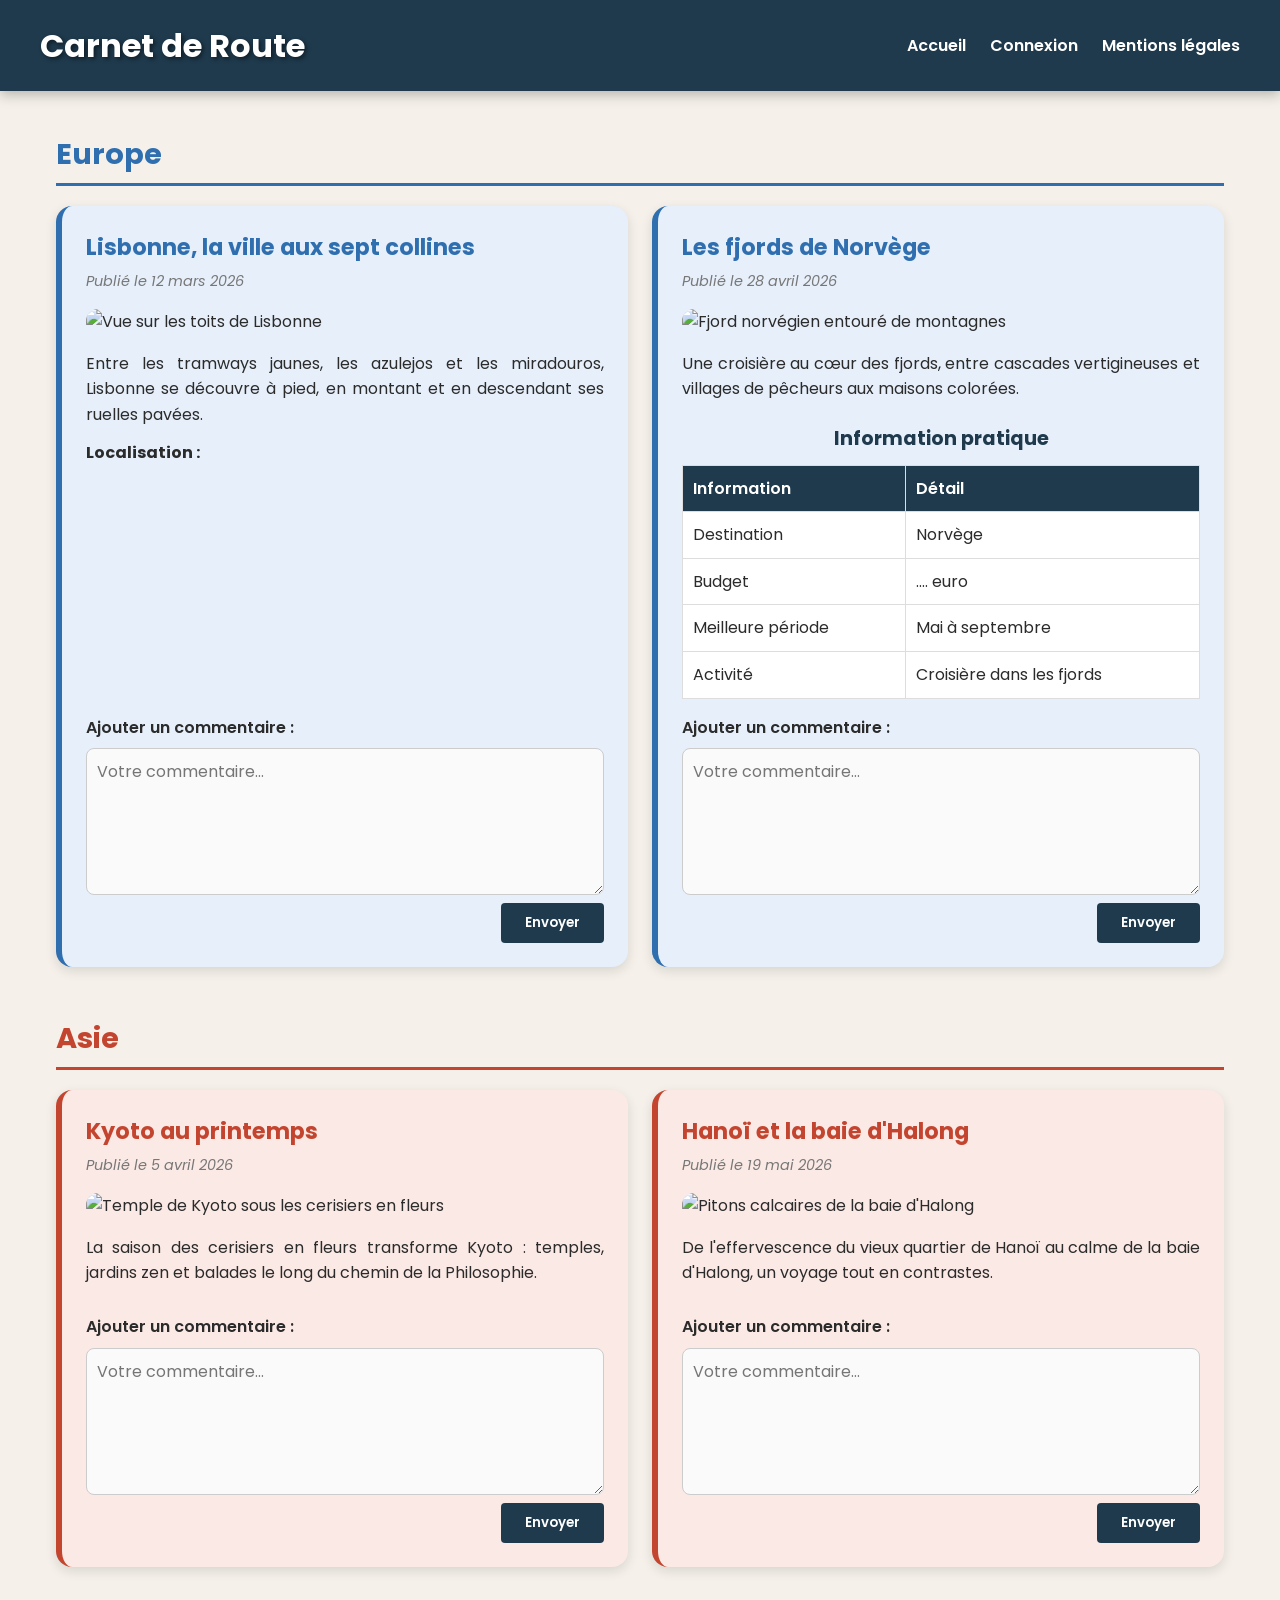
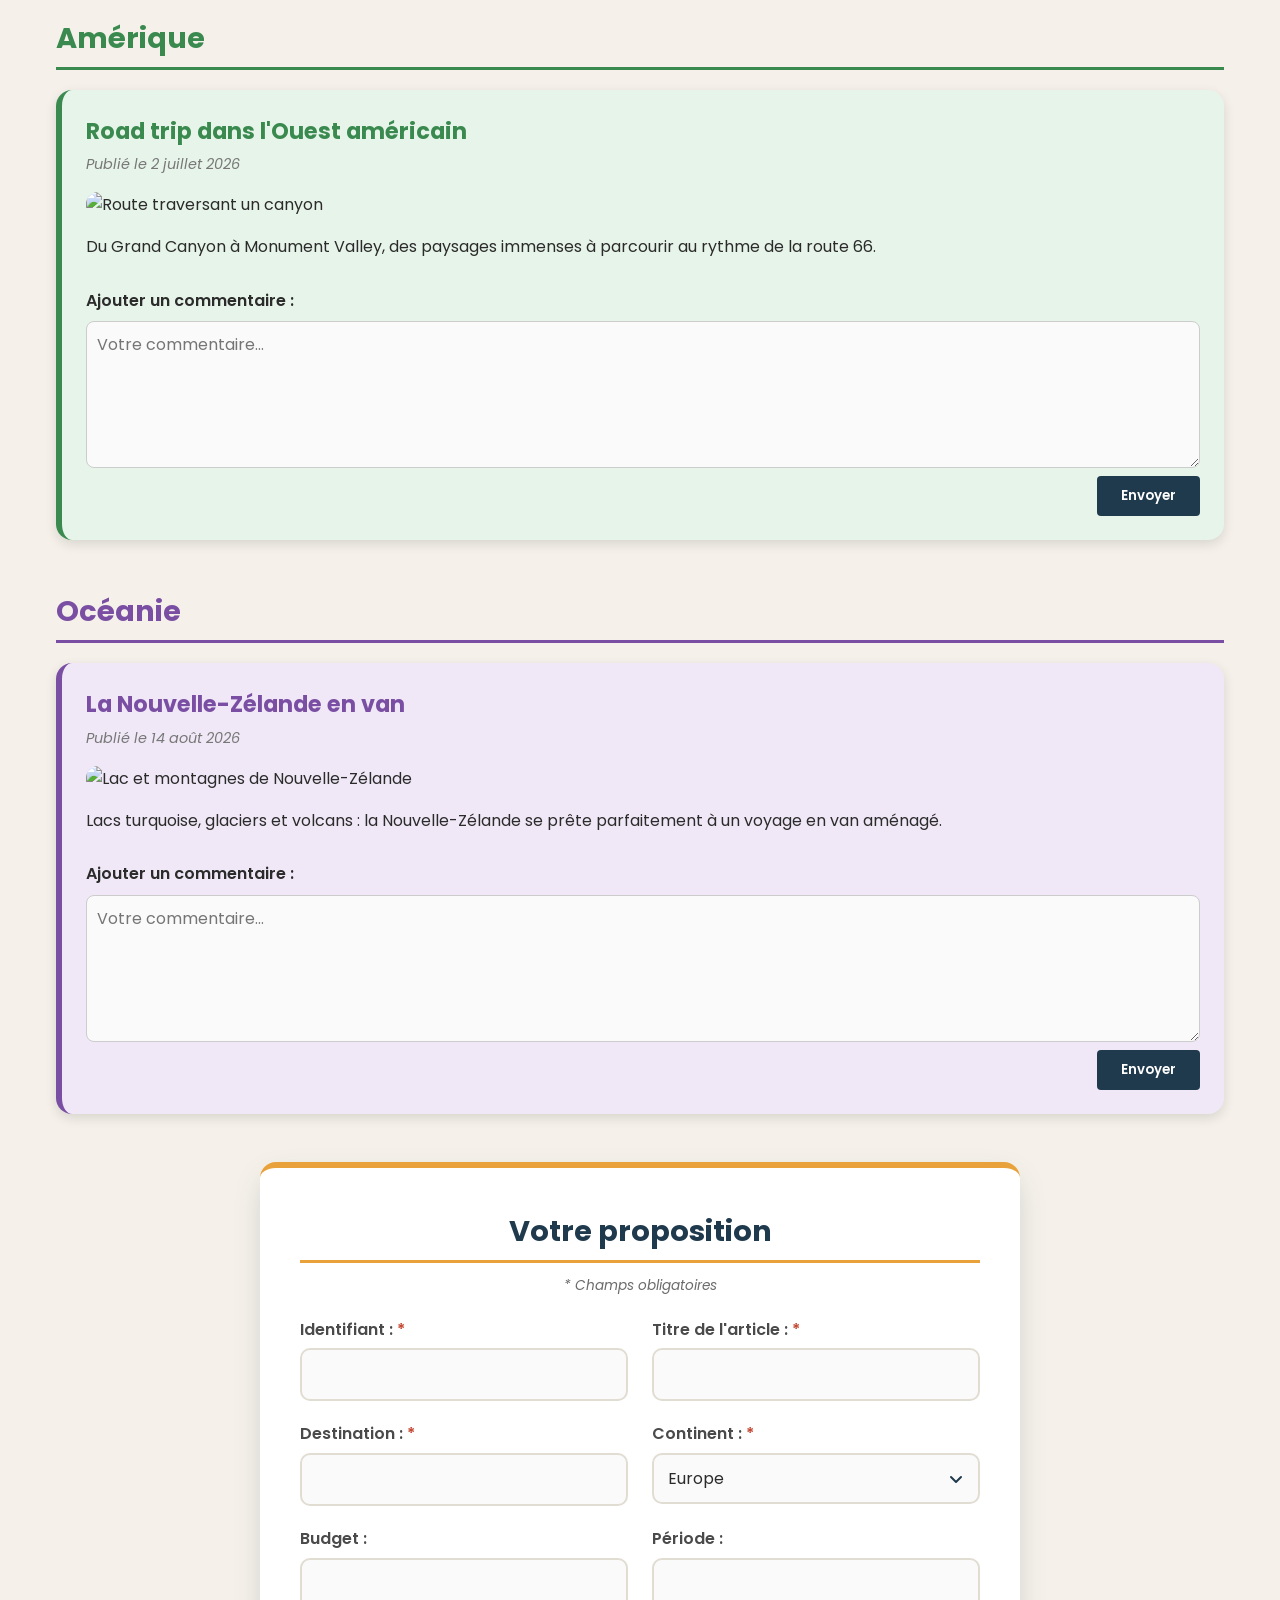
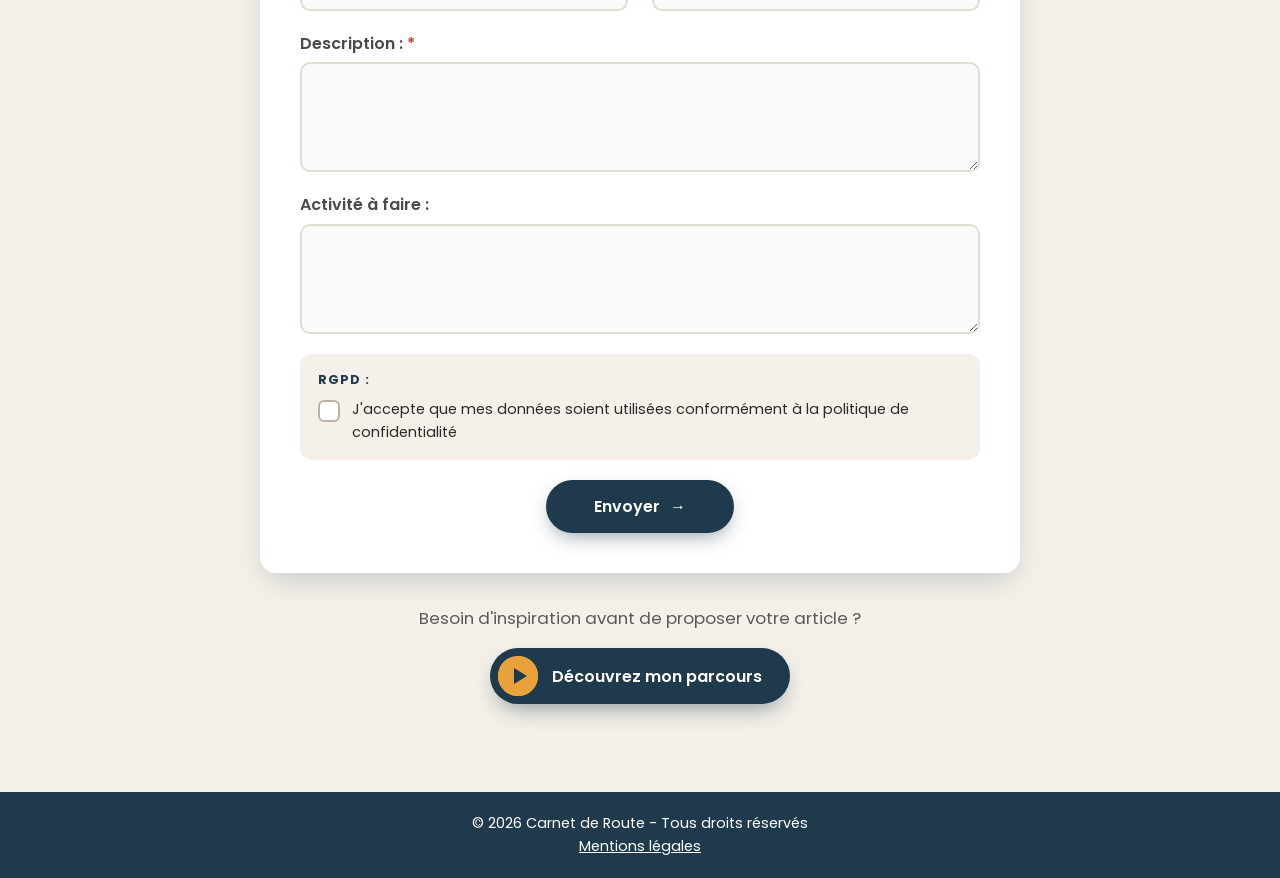
==== commit 2e16441a: "final" ====
--- a/index.html
+++ b/index.html
@@ -7,6 +7,8 @@
         <link rel="stylesheet" href="https://fonts.googleapis.com/css2?family=Poppins:wght@400;600;700&display=swap">
         <link rel="stylesheet" href="css/style.css">
         <link rel="stylesheet" href="css/custom_L221.css">
+        <link rel="stylesheet" href="css/form.css">
+        <script src="js/form.js" defer></script>
     </head>
     <body>
         <header>
@@ -145,7 +147,7 @@
                 </div>
             </section>
 
-            <section>
+            <section class="proposition">
                 <form>
                     <h2>Votre proposition</h2>
                     
@@ -177,12 +179,12 @@
                     
                     <div class="input-container">
                         <label for="budget">Budget :</label>
-                        <input type="text" id="budget" name="budget" required>
+                        <input type="text" id="budget" name="budget">
                     </div>
 
                     <div class="input-container">
                         <label for="periode">Période :</label>
-                        <input type="text" id="periode" name="periode" required>
+                        <input type="text" id="periode" name="periode">
                     </div>
                     
                     <div class="input-container">
@@ -192,7 +194,7 @@
 
                     <div class="input-container">
                         <label for="activite">Activité à faire :</label>
-                        <textarea type="text" id="activite" name="activite" required></textarea>
+                        <textarea type="text" id="activite" name="activite"></textarea>
                     </div>
 
                     <div class="input-container">
@@ -204,6 +206,9 @@
                     <button type="submit">Envoyer</button>
 
                 </form>
+
+                <!-- Zone vidéo : boutons et vidéo sont créés en JS (js/form.js) -->
+                <div id="parcours" class="parcours"></div>
             </section>
         </main>
 
--- a/css/form.css
+++ b/css/form.css
@@ -0,0 +1,584 @@
+*, *:after, *:before {margin: 0;padding: 0;box-sizing: border-box}
+
+/* ==========================================================
+   form.css — Formulaire « Votre proposition » + zone vidéo
+   ========================================================== */
+
+
+/* ---------- 1. La carte du formulaire ---------- */
+
+.proposition form {
+    max-width: 760px;
+    padding: 40px;
+    border-top: 6px solid var(--couleur-accent);
+    border-radius: 16px;
+    box-shadow: 0 12px 32px -8px rgba(31, 58, 77, 0.25);
+
+    /* Grille sur 2 colonnes : les champs courts vont par paire */
+    display: grid;
+    grid-template-columns: repeat(2, 1fr);
+    gap: 20px 24px;
+}
+
+.proposition form h2 {
+    order: -1; /* reste au-dessus de la mention « champs obligatoires » */
+    grid-column: 1 / -1;
+    margin-bottom: 0;
+    color: var(--couleur-principale);
+    border-bottom-color: var(--couleur-accent);
+}
+
+/* Mention ajoutée en CSS sous le titre */
+.proposition form::before {
+    content: "* Champs obligatoires";
+    grid-column: 1 / -1;
+    margin-top: -8px;
+    font-size: 0.85rem;
+    font-style: italic;
+    color: #6b6b6b;
+    text-align: center;
+}
+
+/* Les grandes zones prennent toute la largeur */
+.proposition .input-container:has(textarea),
+.proposition .input-container:has([type="checkbox"]),
+.proposition form button[type="submit"] {
+    grid-column: 1 / -1;
+}
+
+
+/* ---------- 2. Étiquettes ---------- */
+
+.proposition .input-container > label:first-child {
+    display: inline-block;
+    margin-bottom: 6px;
+    font-weight: 600;
+    color: #4a4a4a;
+    transition-property: color, transform;
+    transition-duration: 0.3s;
+    transition-timing-function: ease;
+}
+
+/* Astérisque rouge sur les champs obligatoires */
+.proposition .input-container:has(:required) > label:first-child::after {
+    content: " *";
+    color: var(--asie);
+}
+
+/* Quand on remplit un champ, son étiquette glisse et change de couleur */
+.proposition .input-container:focus-within > label:first-child {
+    color: var(--couleur-principale);
+    transform: translateX(6px);
+}
+
+
+/* ---------- 3. Champs de saisie ---------- */
+
+.proposition input:not([type="checkbox"]),
+.proposition select,
+.proposition textarea {
+    display: block;
+    width: 100%;
+    padding: 12px 14px;
+    font-family: inherit;
+    font-size: 1rem;
+    color: var(--couleur-texte);
+    background-color: #fafafa;
+    border: 2px solid #e2ddd3;
+    border-radius: 10px;
+    transition-property: border-color, box-shadow, background-color, transform;
+    transition-duration: 0.3s;
+    transition-timing-function: ease;
+}
+
+.proposition input:not([type="checkbox"]):hover,
+.proposition select:hover,
+.proposition textarea:hover {
+    border-color: #c9c1b3;
+}
+
+.proposition input:not([type="checkbox"]):focus,
+.proposition select:focus,
+.proposition textarea:focus {
+    outline: none;
+    background-color: #fff;
+    border-color: var(--couleur-principale);
+    box-shadow: 0 0 0 4px rgba(31, 58, 77, 0.15);
+    transform: none; /* annule le zoom des textarea de custom_L221.css */
+}
+
+.proposition textarea {
+    min-height: 110px;
+}
+
+/* Liste déroulante : flèche personnalisée */
+.proposition select {
+    appearance: none;
+    padding-right: 44px;
+    cursor: pointer;
+    background-image: url("data:image/svg+xml,%3Csvg xmlns='http://www.w3.org/2000/svg' viewBox='0 0 16 16'%3E%3Cpath d='M3 6l5 5 5-5' fill='none' stroke='%231f3a4d' stroke-width='2' stroke-linecap='round' stroke-linejoin='round'/%3E%3C/svg%3E");
+    background-repeat: no-repeat;
+    background-position: right 14px center;
+    background-size: 16px;
+}
+
+/* Barre orange qui se déploie sous le champ actif */
+.proposition .input-container:not(:has([type="checkbox"]))::after {
+    content: "";
+    position: absolute;
+    left: 12px;
+    right: 12px;
+    bottom: 0;
+    height: 3px;
+    border-radius: 3px;
+    background-color: var(--couleur-accent);
+    transform: scaleX(0);
+    transition-property: transform;
+    transition-duration: 0.4s;
+    transition-timing-function: ease;
+}
+
+.proposition .input-container:focus-within::after {
+    transform: scaleX(1);
+}
+
+/* Validation : vert si un champ obligatoire est bien rempli, rouge + secousse si erreur
+   (:user-valid / :user-invalid ne s'activent qu'après une saisie ou un envoi) */
+.proposition input:not([type="checkbox"]):required:user-valid,
+.proposition textarea:required:user-valid {
+    border-color: var(--amerique);
+}
+
+.proposition input:not([type="checkbox"]):user-invalid,
+.proposition textarea:user-invalid,
+.proposition input[type="checkbox"]:user-invalid {
+    border-color: var(--asie);
+    animation-name: secousse;
+    animation-duration: 0.4s;
+    animation-timing-function: ease;
+}
+
+@keyframes secousse {
+    0%, 100% { transform: translateX(0); }
+    20%, 60% { transform: translateX(-6px); }
+    40%, 80% { transform: translateX(6px); }
+}
+
+
+/* ---------- 4. Case RGPD ---------- */
+
+.proposition .input-container:has([type="checkbox"]) {
+    display: flex;
+    flex-wrap: wrap;
+    align-items: flex-start;
+    gap: 8px 12px;
+    padding: 16px 18px;
+    background-color: var(--couleur-fond);
+    border-radius: 12px;
+}
+
+.proposition legend {
+    width: 100%;
+    font-size: 0.8rem;
+    font-weight: 700;
+    letter-spacing: 0.08em;
+    text-transform: uppercase;
+    color: var(--couleur-principale);
+}
+
+.proposition .input-container:has([type="checkbox"]) label {
+    flex: 1;
+    font-size: 0.9rem;
+    cursor: pointer;
+}
+
+/* Case à cocher redessinée */
+.proposition input[type="checkbox"] {
+    appearance: none;
+    flex-shrink: 0;
+    width: 22px;
+    height: 22px;
+    margin-top: 2px;
+    padding: 0;
+    display: grid;
+    place-content: center;
+    background-color: #fff;
+    border: 2px solid #b9b2a5;
+    border-radius: 6px;
+    cursor: pointer;
+    transition-property: background-color, border-color;
+    transition-duration: 0.25s;
+    transition-timing-function: ease;
+}
+
+/* La coche : invisible (scale 0) puis elle « rebondit » quand on coche */
+.proposition input[type="checkbox"]::before {
+    content: "";
+    width: 6px;
+    height: 11px;
+    margin-top: -2px;
+    border: solid #fff;
+    border-width: 0 3px 3px 0;
+    transform: rotate(45deg) scale(0);
+    transition-property: transform;
+    transition-duration: 0.25s;
+    transition-timing-function: cubic-bezier(0.34, 1.56, 0.64, 1);
+}
+
+.proposition input[type="checkbox"]:checked {
+    background-color: var(--couleur-principale);
+    border-color: var(--couleur-principale);
+}
+
+.proposition input[type="checkbox"]:checked::before {
+    transform: rotate(45deg) scale(1);
+}
+
+/* Case obligatoire non cochée au moment de l'envoi */
+.proposition input[type="checkbox"]:user-invalid {
+    border-color: var(--asie);
+}
+
+.proposition input[type="checkbox"]:focus-visible {
+    outline: 3px solid var(--couleur-accent);
+    outline-offset: 2px;
+}
+
+
+/* ---------- 5. Bouton « Envoyer » ---------- */
+
+/* Au survol, une ombre intérieure orange (inset) glisse depuis la gauche
+   et « remplit » le bouton */
+.proposition form button[type="submit"] {
+    justify-self: center;
+    padding: 14px 48px;
+    font-size: 1rem;
+    color: #fff;
+    border-radius: 999px;
+    background-color: var(--couleur-principale);
+    box-shadow: 0 8px 20px -6px rgba(31, 58, 77, 0.5),
+                inset 0 0 0 0 var(--couleur-accent);
+    transition-property: color, transform, box-shadow;
+    transition-duration: 0.4s;
+    transition-timing-function: ease;
+}
+
+.proposition form button[type="submit"]::after {
+    content: "→";
+    display: inline-block;
+    margin-left: 10px;
+    transition-property: transform;
+    transition-duration: 0.3s;
+    transition-timing-function: ease;
+}
+
+.proposition form button[type="submit"]:hover,
+.proposition form button[type="submit"]:focus-visible {
+    background-color: var(--couleur-principale); /* annule le fond orange de style.css */
+    color: var(--couleur-principale);
+    transform: translateY(-3px);
+    box-shadow: 0 14px 24px -8px rgba(233, 162, 59, 0.7),
+                inset 400px 0 0 0 var(--couleur-accent);
+}
+
+.proposition form button[type="submit"]:hover::after {
+    transform: translateX(6px);
+}
+
+.proposition form button[type="submit"]:active {
+    transform: translateY(0) scale(0.97);
+}
+
+.proposition form button[type="submit"]:focus-visible {
+    outline: 3px solid var(--couleur-principale);
+    outline-offset: 3px;
+}
+
+
+/* ---------- 6. Apparition des champs au défilement ----------
+   Chaque champ glisse en place quand il entre dans l'écran.
+   Seulement dans les navigateurs qui gèrent animation-timeline. */
+
+@supports (animation-timeline: view()) {
+    .proposition .input-container {
+        animation-name: apparition-champ;
+        animation-timing-function: ease-out;
+        animation-fill-mode: both;
+        animation-timeline: view();
+        animation-range: entry 0% entry 70%;
+    }
+}
+
+@keyframes apparition-champ {
+    from {
+        opacity: 0;
+        transform: translateY(24px);
+    }
+}
+
+
+/* ==========================================================
+   ZONE « Découvrez mon parcours » (éléments créés par form.js)
+   --duree-parcours est fixée par le JS pour rester synchronisée
+   avec ses minuteries.
+   ========================================================== */
+
+.parcours {
+    --duree-parcours: 400ms;
+    max-width: 760px;
+    margin: 32px auto 0;
+    scroll-margin: 24px; /* marge gardée quand le JS fait défiler jusqu'à la vidéo */
+    display: flex;
+    flex-direction: column;
+    align-items: center;
+    gap: 16px;
+    text-align: center;
+}
+
+.parcours-intro {
+    font-size: 1.05rem;
+    color: #5a5a5a;
+}
+
+
+/* ---------- Les deux boutons ---------- */
+
+.parcours-bouton {
+    display: inline-flex;
+    align-items: center;
+    gap: 14px;
+    padding: 8px 28px 8px 8px;
+    font-size: 1rem;
+    color: #fff;
+    background-color: var(--couleur-principale);
+    border-radius: 999px;
+    box-shadow: 0 10px 24px -8px rgba(31, 58, 77, 0.55);
+
+    /* Entrée : joue automatiquement à chaque insertion dans la page */
+    animation-name: bouton-entree;
+    animation-duration: var(--duree-parcours);
+    animation-timing-function: cubic-bezier(0.34, 1.56, 0.64, 1);
+    animation-fill-mode: backwards;
+
+    transition-property: transform, box-shadow, background-color, color;
+    transition-duration: 0.3s;
+    transition-timing-function: ease;
+}
+
+.parcours-bouton:hover {
+    color: var(--couleur-principale);
+    background-color: var(--couleur-accent);
+    transform: translateY(-3px);
+    box-shadow: 0 16px 28px -10px rgba(233, 162, 59, 0.8);
+}
+
+.parcours-bouton:active {
+    transform: translateY(0) scale(0.96);
+}
+
+.parcours-bouton:focus-visible {
+    outline: 3px solid var(--couleur-accent);
+    outline-offset: 4px;
+}
+
+/* Sortie : classe ajoutée par le JS juste avant de retirer le bouton */
+.parcours-bouton.est-sortant {
+    pointer-events: none;
+    animation-name: bouton-sortie;
+    animation-timing-function: ease-in;
+    animation-fill-mode: forwards;
+}
+
+@keyframes bouton-entree {
+    from {
+        opacity: 0;
+        transform: translateY(12px) scale(0.6);
+    }
+}
+
+@keyframes bouton-sortie {
+    to {
+        opacity: 0;
+        transform: scale(0.6);
+    }
+}
+
+
+/* ---------- Icônes des boutons (dessinées en CSS) ---------- */
+
+.parcours-icone {
+    position: relative;
+    flex-shrink: 0;
+    width: 40px;
+    height: 40px;
+    display: grid;
+    place-items: center;
+    color: var(--couleur-principale);
+    background-color: var(--couleur-accent);
+    border-radius: 50%;
+    transition-property: transform, background-color, color;
+    transition-duration: 0.3s;
+    transition-timing-function: ease;
+}
+
+/* Au survol, les couleurs de l'icône s'inversent avec celles du bouton */
+.parcours-bouton:hover .parcours-icone {
+    color: var(--couleur-accent);
+    background-color: var(--couleur-principale);
+}
+
+/* Bouton 1 : triangle « lecture » */
+.parcours-bouton--ouvrir .parcours-icone::before {
+    content: "";
+    margin-left: 4px;
+    border-left: 13px solid currentColor;
+    border-top: 8px solid transparent;
+    border-bottom: 8px solid transparent;
+}
+
+/* Bouton 1 : halo qui pulse pour attirer l'œil */
+.parcours-bouton--ouvrir .parcours-icone::after {
+    content: "";
+    position: absolute;
+    inset: 0;
+    border: 2px solid var(--couleur-accent);
+    border-radius: 50%;
+    animation-name: halo;
+    animation-duration: 1.8s;
+    animation-timing-function: ease-out;
+    animation-iteration-count: infinite;
+}
+
+.parcours-bouton--ouvrir:hover .parcours-icone {
+    transform: scale(1.1);
+}
+
+@keyframes halo {
+    from {
+        opacity: 0.9;
+        transform: scale(1);
+    }
+    to {
+        opacity: 0;
+        transform: scale(1.8);
+    }
+}
+
+/* Bouton 2 : croix formée de 2 barres inclinées */
+.parcours-bouton--fermer .parcours-icone::before,
+.parcours-bouton--fermer .parcours-icone::after {
+    content: "";
+    position: absolute;
+    width: 16px;
+    height: 3px;
+    background-color: currentColor;
+    border-radius: 2px;
+    transform: rotate(45deg);
+}
+
+.parcours-bouton--fermer .parcours-icone::after {
+    transform: rotate(-45deg);
+}
+
+/* La croix pivote d'un quart de tour au survol */
+.parcours-bouton--fermer:hover .parcours-icone {
+    transform: rotate(90deg);
+}
+
+
+/* ---------- Cadre de la vidéo ---------- */
+
+.parcours-video {
+    width: 100%;
+    max-width: 640px;
+    padding: 10px 10px 14px;
+    background-color: var(--couleur-principale);
+    border-radius: 20px;
+    box-shadow: 0 28px 48px -16px rgba(0, 0, 0, 0.45);
+
+    /* Entrée : le cadre se déplie depuis le haut, en 3D */
+    transform-origin: top center;
+    animation-name: video-ouverture;
+    animation-duration: calc(var(--duree-parcours) * 1.5);
+    animation-timing-function: cubic-bezier(0.22, 1, 0.36, 1);
+    animation-fill-mode: backwards;
+}
+
+.parcours-video video {
+    display: block;
+    width: 100%;
+    height: auto;
+    aspect-ratio: 480 / 272;
+    background-color: #000;
+    border-radius: 12px;
+}
+
+.parcours-legende {
+    margin-top: 10px;
+    font-size: 0.85rem;
+    color: rgba(255, 255, 255, 0.8);
+}
+
+/* Message affiché par le JS si aucun format n'a pu être lu */
+.parcours-video.est-en-erreur .parcours-legende {
+    color: var(--couleur-accent);
+    font-weight: 600;
+}
+
+/* Sortie : le cadre se replie vers le haut */
+.parcours-video.est-sortant {
+    pointer-events: none;
+    animation-name: video-fermeture;
+    animation-duration: var(--duree-parcours);
+    animation-timing-function: ease-in;
+    animation-fill-mode: forwards;
+}
+
+@keyframes video-ouverture {
+    from {
+        opacity: 0;
+        transform: perspective(1200px) rotateX(-75deg) scale(0.9);
+    }
+}
+
+@keyframes video-fermeture {
+    to {
+        opacity: 0;
+        transform: perspective(1200px) rotateX(-75deg) scale(0.9);
+    }
+}
+
+
+/* ---------- Écrans étroits ---------- */
+
+@media (max-width: 640px) {
+    .proposition form {
+        grid-template-columns: 1fr;
+        padding: 28px 20px;
+    }
+
+    .parcours-video {
+        padding: 6px 6px 10px;
+        border-radius: 14px;
+    }
+}
+
+
+/* ---------- Accessibilité : moins d'animations si demandé ---------- */
+
+@media (prefers-reduced-motion: reduce) {
+    .proposition .input-container,
+    .proposition input,
+    .proposition textarea,
+    .parcours-bouton,
+    .parcours-video,
+    .parcours-icone::after {
+        animation: none !important;
+    }
+
+    .proposition .input-container:focus-within > label:first-child,
+    .parcours-bouton:hover,
+    .parcours-bouton--fermer:hover .parcours-icone {
+        transform: none;
+    }
+}
